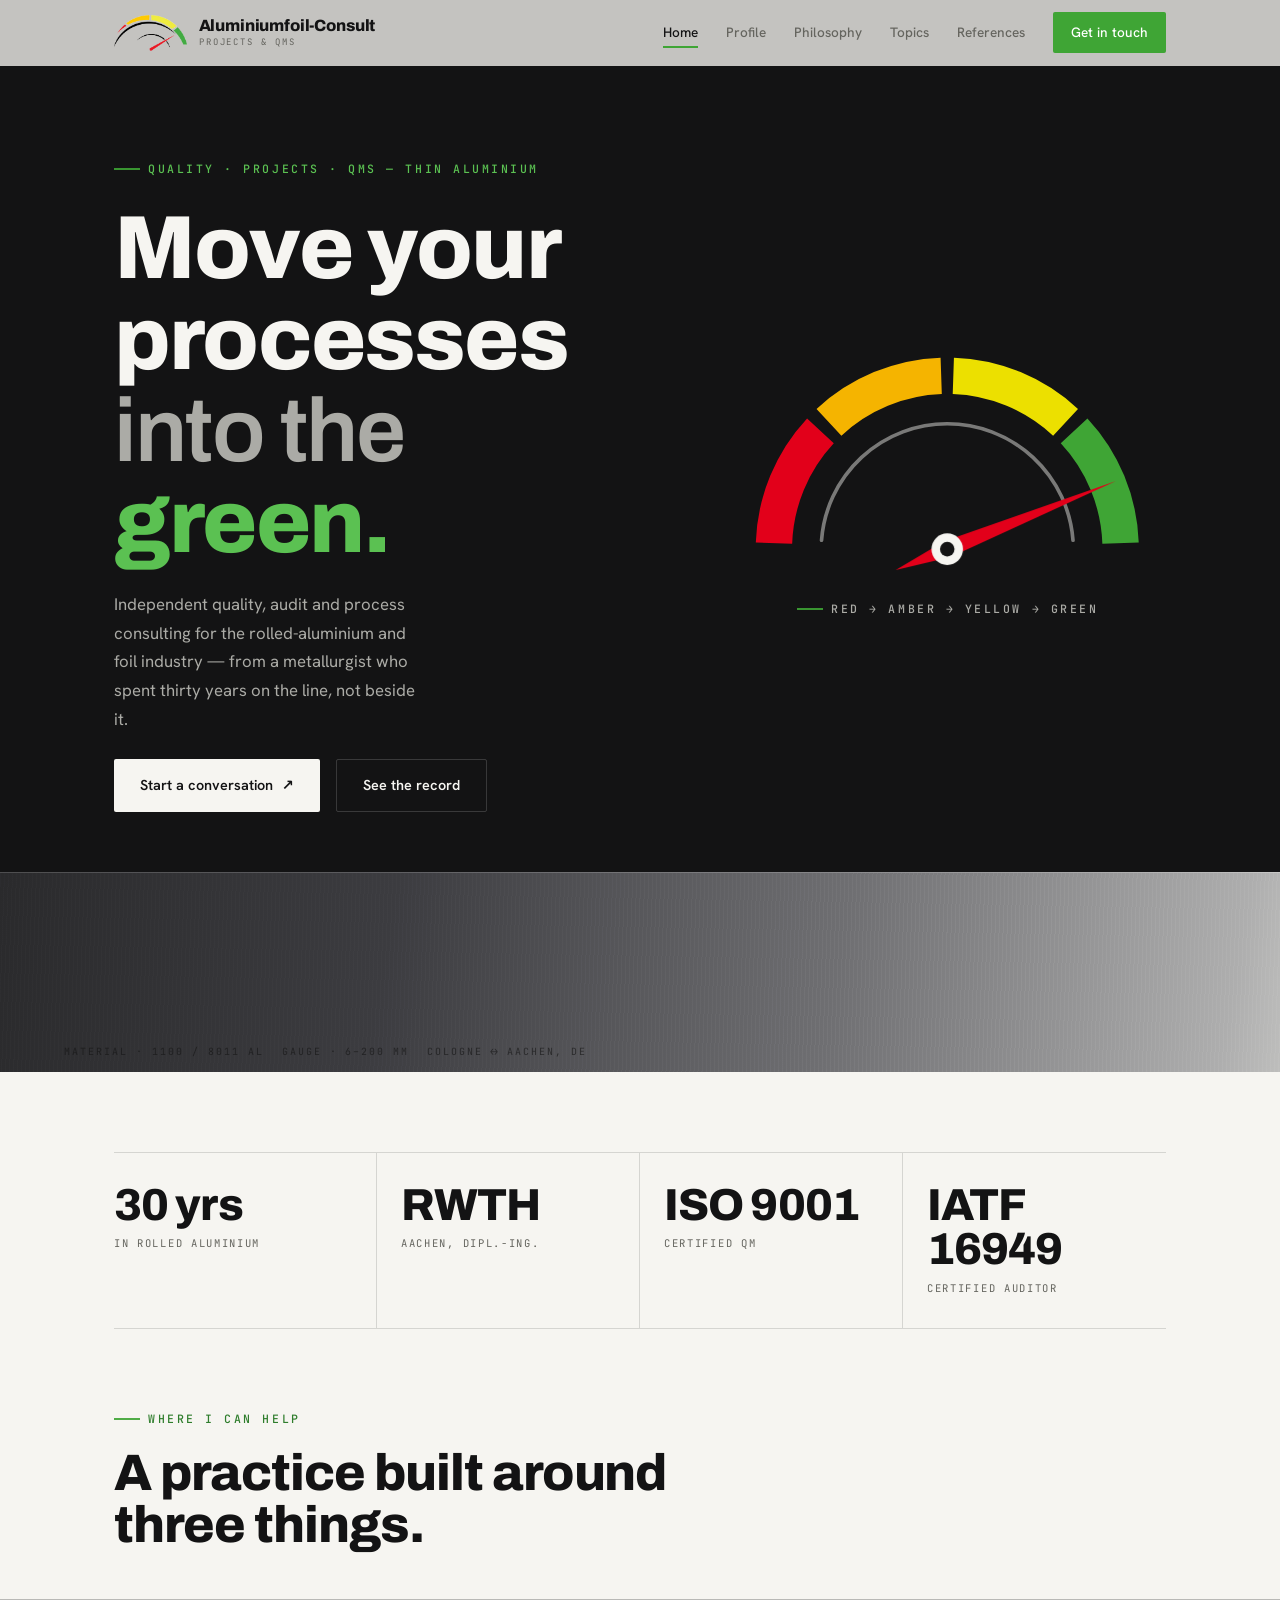
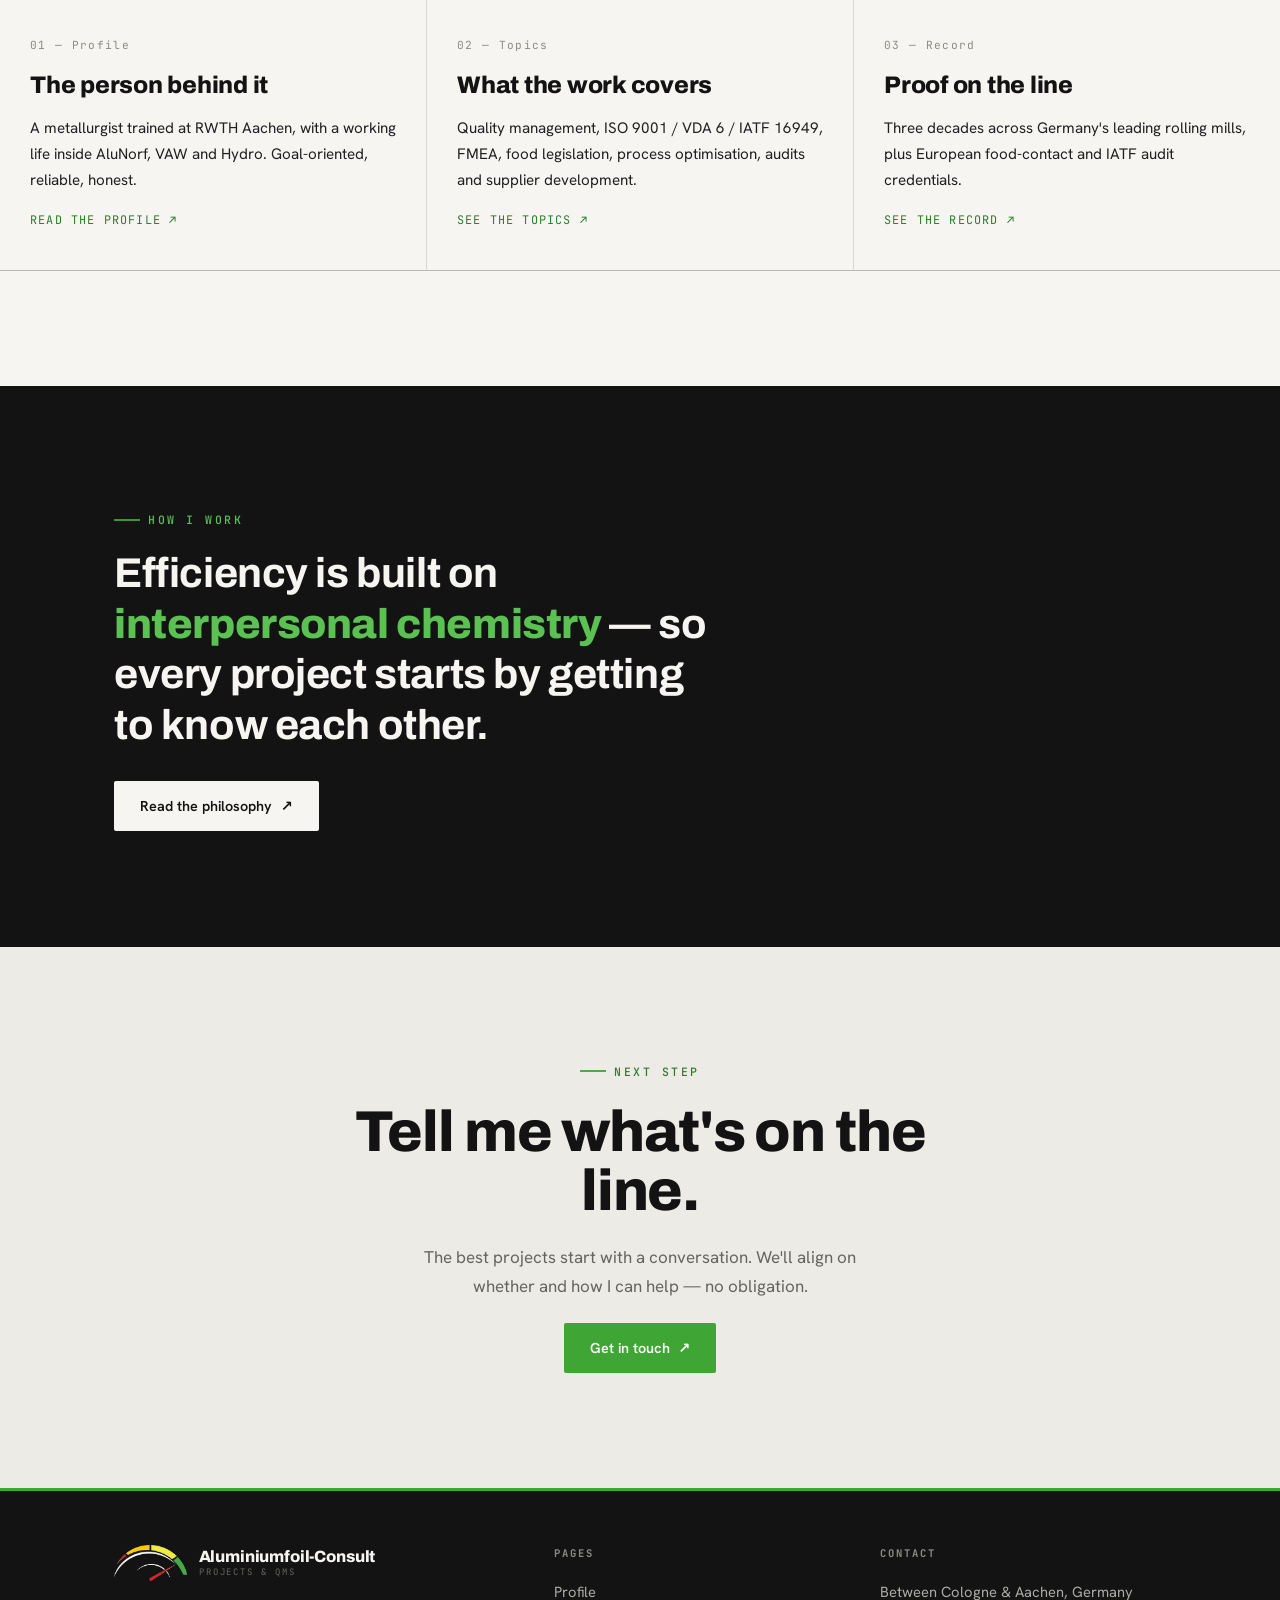
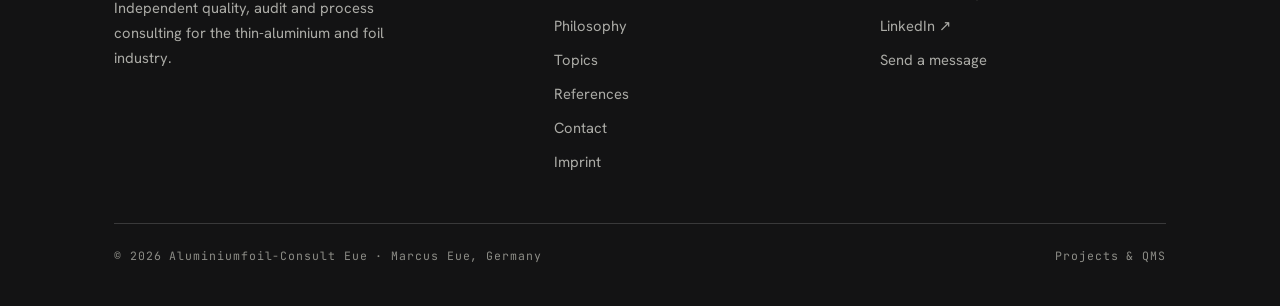
==== index.html @ d12a11d4 "erster entwurd-papa" ====
<!DOCTYPE html>
<html lang="en">
<head>
<meta charset="UTF-8">
<meta name="viewport" content="width=device-width, initial-scale=1">
<title>Aluminiumfoil-Consult — Projects &amp; QMS · Marcus Eue</title>
<meta name="description" content="Independent quality, audit and process consulting for the thin-aluminium and foil industry. Marcus Eue, metallurgist, RWTH Aachen.">
<link rel="icon" href="logo-mark.png">
<link rel="preconnect" href="https://fonts.googleapis.com">
<link rel="preconnect" href="https://fonts.gstatic.com" crossorigin>
<link href="https://fonts.googleapis.com/css2?family=Archivo:wght@600;700;800&family=Hanken+Grotesk:wght@400;500;600;700&family=JetBrains+Mono:wght@400;500&display=swap" rel="stylesheet">
<link rel="stylesheet" href="styles.css">
</head>
<body>

<header class="nav" id="nav">
  <div class="nav-inner">
    <a href="index.html" class="brand">
      <img class="logo-img" src="logo-mark.png" alt="Aluminiumfoil-Consult logo">
      <span class="brand-text"><b>Aluminiumfoil-Consult</b><span>Projects &amp; QMS</span></span>
    </a>
    <button class="nav-toggle" id="navToggle" aria-label="Toggle menu" aria-expanded="false">Menu</button>
    <nav class="nav-links" id="navLinks">
      <a href="index.html" class="active">Home</a>
      <a href="profile.html">Profile</a>
      <a href="philosophy.html">Philosophy</a>
      <a href="topics.html">Topics</a>
      <a href="references.html">References</a>
      <a href="contact.html" class="nav-cta">Get in touch</a>
    </nav>
  </div>
</header>

<section class="home-hero">
  <div class="wrap">
    <div class="home-grid">
      <div>
        <span class="eyebrow">Quality · Projects · QMS — thin aluminium</span>
        <h1 class="display">Move your processes <span class="thin">into the</span> <em>green.</em></h1>
        <p class="home-sub">Independent quality, audit and process consulting for the rolled-aluminium and foil industry — from a metallurgist who spent thirty years on the line, not beside it.</p>
        <div class="home-cta-row">
          <a href="contact.html" class="btn btn-light">Start a conversation <span class="arr">↗</span></a>
          <a href="references.html" class="btn btn-ghost on-dark">See the record</a>
        </div>
      </div>
      <div class="gauge-wrap">
        <svg class="gauge-svg" viewBox="20 30 360 200" role="img" aria-label="Quality performance gauge with the needle moving into the green zone">
          <path d="M42.1 194.5 A158 158 0 0 1 84.4 92.2 L106.4 112.7 A128 128 0 0 0 72.1 195.5 Z" fill="var(--g-red)"/>
          <path d="M92.2 84.4 A158 158 0 0 1 194.5 42.1 L195.5 72.1 A128 128 0 0 0 112.7 106.4 Z" fill="var(--g-amber)"/>
          <path d="M205.5 42.1 A158 158 0 0 1 307.8 84.4 L287.3 106.4 A128 128 0 0 0 204.5 72.1 Z" fill="var(--g-yellow)"/>
          <path d="M315.6 92.2 A158 158 0 0 1 357.9 194.5 L327.9 195.5 A128 128 0 0 0 293.6 112.7 Z" fill="var(--g-green)"/>
          <path d="M96.3 192.7 A104 104 0 0 1 303.7 192.7" fill="none" stroke="var(--paper)" stroke-opacity=".45" stroke-width="3" stroke-linecap="round"/>
          <g class="gauge-needle">
            <polygon points="339.1,143.8 202.6,206.5 157.4,217.2 197.4,193.5" fill="var(--g-red)"/>
            <circle cx="200" cy="200" r="13" fill="var(--paper)"/>
            <circle cx="200" cy="200" r="6" fill="var(--ink)"/>
          </g>
        </svg>
        <span class="eyebrow" style="color:var(--silver-2)">Red → amber → yellow → green</span>
      </div>
    </div>
  </div>
  <div class="foil home-foil" aria-hidden="true">
    <div class="foil-label">
      <span>Material · 1100 / 8011 Al</span>
      <span>Gauge · 6–200 µm</span>
      <span>Cologne ↔ Aachen, DE</span>
    </div>
  </div>
</section>

<section class="bg-paper tight">
  <div class="wrap">
    <div class="stat-row reveal">
      <div class="stat"><b>30 yrs</b><span>In rolled aluminium</span></div>
      <div class="stat"><b>RWTH</b><span>Aachen, Dipl.-Ing.</span></div>
      <div class="stat"><b>ISO 9001</b><span>Certified QM</span></div>
      <div class="stat"><b>IATF 16949</b><span>Certified auditor</span></div>
    </div>
  </div>
</section>

<section class="bg-paper" style="padding-top:0">
  <div class="wrap">
    <div class="sec-head reveal">
      <span class="eyebrow">Where I can help</span>
      <h2 class="display">A practice built around three things.</h2>
    </div>
  </div>
  <div class="teasers reveal">
    <a class="teaser" href="profile.html">
      <span class="n">01 — Profile</span>
      <h3>The person behind it</h3>
      <p>A metallurgist trained at RWTH Aachen, with a working life inside AluNorf, VAW and Hydro. Goal-oriented, reliable, honest.</p>
      <span class="more">Read the profile ↗</span>
    </a>
    <a class="teaser" href="topics.html">
      <span class="n">02 — Topics</span>
      <h3>What the work covers</h3>
      <p>Quality management, ISO 9001 / VDA 6 / IATF 16949, FMEA, food legislation, process optimisation, audits and supplier development.</p>
      <span class="more">See the topics ↗</span>
    </a>
    <a class="teaser" href="references.html">
      <span class="n">03 — Record</span>
      <h3>Proof on the line</h3>
      <p>Three decades across Germany's leading rolling mills, plus European food-contact and IATF audit credentials.</p>
      <span class="more">See the record ↗</span>
    </a>
  </div>
</section>

<section class="bg-dark">
  <div class="wrap">
    <span class="eyebrow reveal">How I work</span>
    <p class="phil-quote display reveal" style="margin-top:18px">Efficiency is built on <em>interpersonal chemistry</em> — so every project starts by getting to know each other.</p>
    <div class="reveal" style="margin-top:30px">
      <a href="philosophy.html" class="btn btn-light">Read the philosophy <span class="arr">↗</span></a>
    </div>
  </div>
</section>

<section class="bg-cool">
  <div class="wrap" style="text-align:center;display:flex;flex-direction:column;align-items:center;gap:22px">
    <span class="eyebrow reveal">Next step</span>
    <h2 class="display reveal" style="font-size:clamp(2rem,5vw,3.6rem);max-width:18ch">Tell me what's on the line.</h2>
    <p class="reveal" style="color:var(--steel);max-width:44ch">The best projects start with a conversation. We'll align on whether and how I can help — no obligation.</p>
    <a href="contact.html" class="btn btn-primary reveal">Get in touch <span class="arr">↗</span></a>
  </div>
</section>

<footer>
  <div class="wrap">
    <div class="foot-grid">
      <div>
        <a href="index.html" class="brand">
          <img class="logo-img" src="logo-mark-light.png" alt="Aluminiumfoil-Consult logo">
          <span class="brand-text"><b>Aluminiumfoil-Consult</b><span>Projects &amp; QMS</span></span>
        </a>
        <p class="foot-tag">Independent quality, audit and process consulting for the thin-aluminium and foil industry.</p>
      </div>
      <div class="foot-col">
        <h4>Pages</h4>
        <a href="profile.html">Profile</a>
        <a href="philosophy.html">Philosophy</a>
        <a href="topics.html">Topics</a>
        <a href="references.html">References</a>
        <a href="contact.html">Contact</a>
        <a href="imprint.html">Imprint</a>
      </div>
      <div class="foot-col">
        <h4>Contact</h4>
        <p>Between Cologne &amp; Aachen, Germany</p>
        <a href="https://www.linkedin.com/in/marcus-eue-5016b97" target="_blank" rel="noopener">LinkedIn ↗</a>
        <a href="contact.html">Send a message</a>
      </div>
    </div>
    <div class="foot-bottom">
      <span class="foot-meta">© 2026 Aluminiumfoil-Consult Eue · Marcus Eue, Germany</span>
      <span class="foot-meta">Projects &amp; QMS</span>
    </div>
  </div>
</footer>

<script src="site.js"></script>
</body>
</html>
---- styles.css ----
/* =====================================================================
   Aluminiumfoil Consult — shared stylesheet
   Concept: "Pass the Gauge" — built around the logo's QM performance dial.
   Entire palette + type lives in :root. Re-skin = edit variables only.
   ===================================================================== */

:root{
  /* ---- core palette (from logo) ---- */
  --ink:#131314;
  --ink-soft:#202023;
  --paper:#F6F5F1;
  --paper-cool:#ECEBE5;
  --silver-1:#D9D9D4;
  --silver-2:#ABABA6;
  --steel:#65655F;
  --steel-soft:#8C8C86;

  /* ---- gauge spectrum (logo) ---- */
  --g-red:#E2001A;
  --g-amber:#F5B400;
  --g-yellow:#ECE000;
  --g-green:#3FA535;

  /* ---- accent = brand green ("pass") ---- */
  --accent:#2E7D2C;        /* deep green for text/links on light */
  --accent-bright:#5BC152; /* green for dark backgrounds */
  --green:#3FA535;

  --line:rgba(19,19,20,.14);
  --line-light:rgba(255,255,255,.16);

  /* ---- type ---- */
  --display:"Archivo",system-ui,sans-serif;
  --serif:var(--display);            /* alias for legacy refs */
  --sans:"Hanken Grotesk",system-ui,sans-serif;
  --mono:"JetBrains Mono",ui-monospace,monospace;

  --maxw:1180px;
  --gutter:clamp(20px,5vw,72px);
}

*{box-sizing:border-box;margin:0;padding:0}
html{scroll-behavior:smooth}
body{font-family:var(--sans);background:var(--paper);color:var(--ink);font-size:17px;line-height:1.7;-webkit-font-smoothing:antialiased;overflow-x:hidden}
a{color:inherit;text-decoration:none}
img{max-width:100%;display:block}
.wrap{max-width:var(--maxw);margin:0 auto;padding:0 var(--gutter)}

/* ---------- shared type ---------- */
.eyebrow{font-family:var(--mono);font-size:.72rem;letter-spacing:.22em;text-transform:uppercase;color:var(--accent);font-weight:500;display:inline-flex;align-items:center;gap:.7em}
.eyebrow::before{content:"";width:26px;height:2px;background:var(--green);opacity:.9}
.display{font-family:var(--display);font-weight:800;line-height:1.02;letter-spacing:-.02em}
.display em{font-style:normal;color:var(--accent);font-weight:800}

/* measurement "gauge" structural rule */
.gauge{height:14px;width:100%;background-image:repeating-linear-gradient(90deg,var(--line) 0,var(--line) 1px,transparent 1px,transparent 16px);-webkit-mask-image:linear-gradient(90deg,transparent,#000 12%,#000 88%,transparent);mask-image:linear-gradient(90deg,transparent,#000 12%,#000 88%,transparent);opacity:.55}
.gauge.major{background-image:repeating-linear-gradient(90deg,var(--line) 0,var(--line) 1px,transparent 1px,transparent 16px),repeating-linear-gradient(90deg,var(--ink) 0,var(--ink) 1px,transparent 1px,transparent 80px);height:18px}

/* ---------- nav ---------- */
header.nav{position:fixed;top:0;left:0;right:0;z-index:50;backdrop-filter:saturate(140%) blur(8px);background:rgba(246,245,241,.78);border-bottom:1px solid transparent;transition:border-color .3s,background .3s}
header.nav.scrolled{border-color:var(--line);background:rgba(246,245,241,.94)}
.nav-inner{max-width:var(--maxw);margin:0 auto;padding:12px var(--gutter);display:flex;align-items:center;justify-content:space-between;gap:24px}
.brand{display:flex;align-items:center;gap:12px;line-height:1}
.logo-img{height:36px;width:auto;display:block}
.brand-text{display:flex;flex-direction:column}
.brand-text b{font-family:var(--display);font-weight:800;font-size:1.02rem;letter-spacing:-.01em;color:var(--ink)}
.brand-text span{font-family:var(--mono);font-size:.56rem;letter-spacing:.22em;text-transform:uppercase;color:var(--steel);margin-top:3px}
.nav-links{display:flex;align-items:center;gap:28px}
.nav-links a{font-size:.85rem;font-weight:500;color:var(--steel);transition:color .2s;position:relative}
.nav-links a::after{content:"";position:absolute;left:0;bottom:-4px;width:0;height:2px;background:var(--green);transition:width .25s}
.nav-links a:hover{color:var(--ink)}
.nav-links a:hover::after,.nav-links a.active::after{width:100%}
.nav-links a.active{color:var(--ink)}
.nav-cta{font-size:.82rem;font-weight:600;color:#fff!important;background:var(--green);padding:9px 18px;border-radius:2px;transition:background .2s,transform .2s}
.nav-cta::after{display:none}
.nav-cta:hover{background:var(--accent);transform:translateY(-1px)}
.nav-toggle{display:none;background:none;border:0;cursor:pointer;font-family:var(--mono);font-size:.75rem;letter-spacing:.15em;color:var(--ink)}

/* ---------- buttons ---------- */
.btn{font-size:.9rem;font-weight:600;padding:13px 26px;border-radius:2px;display:inline-flex;align-items:center;gap:.6em;transition:transform .2s,background .2s,color .2s,border-color .2s}
.btn-primary{background:var(--green);color:#fff}
.btn-primary:hover{background:var(--accent);color:#fff;transform:translateY(-2px)}
.btn-light{background:var(--paper);color:var(--ink)}
.btn-light:hover{background:var(--green);color:#fff;transform:translateY(-2px)}
.btn-ghost{border:1px solid var(--line);color:var(--ink)}
.btn-ghost:hover{border-color:var(--green);color:var(--accent)}
.btn-ghost.on-dark{border-color:var(--line-light);color:var(--paper)}
.btn-ghost.on-dark:hover{border-color:var(--accent-bright);color:var(--accent-bright)}
.btn .arr{transition:transform .2s}
.btn:hover .arr{transform:translate(3px,-3px)}

/* ---------- gauge signature (hero SVG) ---------- */
.gauge-svg{width:100%;height:auto;display:block;overflow:visible}
.gauge-needle{transform-box:view-box;transform-origin:200px 200px;animation:sweep 1.9s cubic-bezier(.18,.85,.2,1) .35s both}
@keyframes sweep{0%{transform:rotate(-92deg)}68%{transform:rotate(7deg)}100%{transform:rotate(0)}}
.gauge-cap{font-family:var(--mono);font-size:.66rem;letter-spacing:.2em;text-transform:uppercase;fill:var(--silver-2)}

/* ---------- page hero (sub-pages) ---------- */
.page-hero{background:var(--ink);color:var(--paper);padding:140px 0 52px}
.page-hero .eyebrow{color:var(--accent-bright)}
.page-hero h1{font-size:clamp(2.4rem,6vw,4.4rem);color:var(--paper);margin:20px 0 0;max-width:18ch}
.page-hero h1 em{color:var(--accent-bright)}
.page-hero p.kicker{color:var(--silver-2);max-width:48ch;margin-top:20px;font-size:1.05rem}
.crumbs{font-family:var(--mono);font-size:.7rem;letter-spacing:.14em;text-transform:uppercase;color:var(--steel-soft)}
.crumbs a:hover{color:var(--accent-bright)}

/* foil strip — nod to the material (aluminium foil) */
.foil{position:relative;height:clamp(64px,8vw,108px);overflow:hidden;background:linear-gradient(100deg,#2a2a2c 0%,#3c3c40 14%,#6f6f72 30%,#aeaeae 44%,#dadad6 50%,#aeaeae 56%,#6f6f72 70%,#3c3c40 86%,#2a2a2c 100%);background-size:220% 100%;border-top:1px solid var(--line-light)}
.foil::before{content:"";position:absolute;inset:0;background-image:repeating-linear-gradient(92deg,rgba(255,255,255,.05) 0 1px,transparent 1px 4px);mix-blend-mode:overlay}
.foil::after{content:"";position:absolute;top:0;bottom:0;width:40%;left:-50%;background:linear-gradient(100deg,transparent,rgba(255,255,255,.55),transparent);filter:blur(6px);animation:sheen 7.5s ease-in-out infinite}
@keyframes sheen{0%{left:-50%}55%{left:115%}100%{left:115%}}
.foil-label{position:absolute;left:var(--gutter);bottom:11px;font-family:var(--mono);font-size:.62rem;letter-spacing:.2em;text-transform:uppercase;color:rgba(19,19,20,.62);display:flex;gap:18px;flex-wrap:wrap}

/* ---------- generic section ---------- */
section{padding:clamp(64px,9vw,116px) 0}
section.tight{padding:clamp(46px,7vw,80px) 0}
.sec-head{display:flex;flex-direction:column;gap:18px;margin-bottom:48px;max-width:62ch}
.sec-head h2{font-size:clamp(1.9rem,4.4vw,3.2rem)}
.bg-paper{background:var(--paper)}
.bg-cool{background:var(--paper-cool)}
.bg-dark{background:var(--ink);color:var(--paper)}
.bg-dark .eyebrow{color:var(--accent-bright)}
.bg-dark h2,.bg-dark h3,.bg-dark h4{color:var(--paper)}

/* ---------- home ---------- */
.home-hero{position:relative;background:var(--ink);color:var(--paper);padding:150px 0 0;overflow:hidden}
.home-hero .eyebrow{color:var(--accent-bright)}
.home-grid{display:grid;grid-template-columns:1.3fr 1fr;gap:48px;align-items:center;padding-bottom:54px}
.home-hero h1{font-size:clamp(2.7rem,7vw,5.7rem);color:var(--paper);margin:24px 0 0}
.home-hero h1 .thin{color:var(--silver-2);font-weight:600}
.home-hero h1 em{color:var(--accent-bright)}
.home-sub{color:var(--silver-2);max-width:34ch;font-size:1.05rem;margin:22px 0 0}
.home-cta-row{display:flex;gap:16px;margin-top:26px;flex-wrap:wrap}
.gauge-wrap{display:flex;flex-direction:column;align-items:center;gap:14px}
.home-foil{height:clamp(120px,16vw,200px);margin-top:6px}

.teasers{display:grid;grid-template-columns:repeat(3,1fr);gap:1px;background:var(--line);border-top:1px solid var(--line);border-bottom:1px solid var(--line)}
.teaser{background:var(--paper);padding:36px 30px 40px;display:flex;flex-direction:column;gap:10px;transition:background .25s;position:relative}
.teaser::before{content:"";position:absolute;top:0;left:0;width:0;height:3px;background:var(--green);transition:width .3s}
.teaser:hover{background:var(--paper-cool)}
.teaser:hover::before{width:100%}
.teaser .n{font-family:var(--mono);font-size:.7rem;letter-spacing:.12em;color:var(--steel-soft)}
.teaser h3{font-family:var(--display);font-weight:800;font-size:1.5rem;letter-spacing:-.01em}
.teaser p{font-size:.95rem;color:var(--ink-soft);flex:1}
.teaser .more{font-family:var(--mono);font-size:.74rem;letter-spacing:.1em;color:var(--accent);text-transform:uppercase;margin-top:6px}
.teaser:hover .more{text-decoration:underline}

.stat-row{display:flex;flex-wrap:wrap;border-bottom:1px solid var(--line)}
.stat{flex:1 1 25%;padding:30px 0;border-top:1px solid var(--line)}
.stat:not(:last-child){border-right:1px solid var(--line)}
.stat b{font-family:var(--display);font-weight:800;font-size:clamp(2rem,3.6vw,2.8rem);display:block;line-height:1;letter-spacing:-.02em}
.stat span{font-family:var(--mono);font-size:.66rem;letter-spacing:.16em;text-transform:uppercase;color:var(--steel);display:block;margin-top:8px}
.stat:nth-child(n+2){padding-left:24px}

/* ---------- about / profile ---------- */
.about-grid{display:grid;grid-template-columns:1fr 1.25fr;gap:clamp(36px,6vw,90px);align-items:start}
.about-panel{position:sticky;top:100px;aspect-ratio:4/5;border-radius:3px;overflow:hidden;border:1px solid var(--line);background:linear-gradient(135deg,#cdccc6,#a3a39d 38%,#efeee9 50%,#a3a39d 62%,#bcbcb6)}
.about-panel::after{content:"";position:absolute;inset:0;background-image:repeating-linear-gradient(115deg,rgba(255,255,255,.16) 0 1px,transparent 1px 6px)}
.about-panel .tag{position:absolute;left:18px;bottom:16px;z-index:2;font-family:var(--mono);font-size:.64rem;letter-spacing:.18em;text-transform:uppercase;color:var(--ink-soft)}
.about-body p{margin-bottom:1.2em;color:var(--ink-soft);max-width:54ch}
.about-body p.lead{font-family:var(--display);font-weight:700;font-size:clamp(1.4rem,2.6vw,2rem);line-height:1.25;color:var(--ink);margin-bottom:1em;letter-spacing:-.01em}
.about-body strong{font-weight:600;color:var(--ink)}
.credline{margin-top:34px;display:flex;flex-wrap:wrap;border-top:1px solid var(--line)}
.credline div{flex:1 1 50%;padding:18px 0;border-bottom:1px solid var(--line)}
.credline div:nth-child(odd){padding-right:24px;border-right:1px solid var(--line)}
.credline div:nth-child(even){padding-left:24px}
.credline dt{font-family:var(--mono);font-size:.66rem;letter-spacing:.16em;text-transform:uppercase;color:var(--accent);margin-bottom:5px}
.credline dd{font-size:.95rem;color:var(--ink)}

/* ---------- philosophy ---------- */
.phil-quote{font-family:var(--display);font-weight:700;font-size:clamp(1.6rem,3.4vw,2.6rem);line-height:1.22;max-width:24ch;letter-spacing:-.01em}
.phil-quote em{font-style:normal;color:var(--accent-bright)}
.phil-grid{display:grid;grid-template-columns:repeat(3,1fr);gap:1px;margin-top:56px;background:var(--line-light);border:1px solid var(--line-light)}
.phil-card{background:var(--ink);padding:30px 26px 34px;transition:background .3s;position:relative}
.phil-card::after{content:"";position:absolute;left:26px;bottom:0;width:24px;height:3px;background:var(--green);opacity:0;transition:opacity .3s}
.phil-card:hover{background:var(--ink-soft)}
.phil-card:hover::after{opacity:1}
.phil-card .n{font-family:var(--mono);font-size:.72rem;color:var(--steel-soft);letter-spacing:.1em}
.phil-card h3{font-family:var(--display);font-weight:800;font-size:1.3rem;margin:14px 0 8px;color:var(--paper);letter-spacing:-.01em}
.phil-card p{font-size:.92rem;color:var(--silver-2);line-height:1.6}

/* ---------- topics ---------- */
.svc-grid{display:grid;grid-template-columns:1fr 1fr;gap:clamp(36px,6vw,80px)}
.svc-col h3{font-family:var(--mono);font-size:.74rem;letter-spacing:.18em;text-transform:uppercase;color:var(--accent);padding-bottom:16px;margin-bottom:8px;border-bottom:2px solid var(--green)}
.svc-list{list-style:none}
.svc-list li{display:flex;gap:16px;align-items:baseline;padding:15px 0;border-bottom:1px solid var(--line);font-size:1rem;color:var(--ink-soft);transition:padding-left .2s,color .2s}
.svc-list li:hover{padding-left:8px;color:var(--ink)}
.svc-list li .ix{font-family:var(--mono);font-size:.7rem;color:var(--steel-soft);min-width:30px;padding-top:3px}
.svc-note{margin-top:30px;font-size:.95rem;color:var(--steel);max-width:46ch}

/* ---------- references ---------- */
.track-grid{display:grid;grid-template-columns:1.2fr .8fr;gap:clamp(40px,7vw,96px);align-items:start}
.timeline{position:relative}
.tl-row{display:grid;grid-template-columns:118px 1fr;gap:24px;padding:22px 0;border-bottom:1px solid var(--line);align-items:baseline}
.tl-row:first-child{border-top:1px solid var(--line)}
.tl-year{font-family:var(--mono);font-size:.82rem;color:var(--accent);letter-spacing:.04em}
.tl-body h4{font-family:var(--display);font-weight:800;font-size:1.25rem;line-height:1.2;color:var(--ink);letter-spacing:-.01em}
.tl-body p{font-size:.9rem;color:var(--steel);margin-top:4px}
.certs{background:var(--ink);color:var(--paper);padding:34px 30px;border-radius:3px;position:sticky;top:100px}
.certs .eyebrow{color:var(--accent-bright)}
.cert-item{padding:20px 0;border-bottom:1px solid var(--line-light)}
.cert-item:last-child{border-bottom:0;padding-bottom:0}
.cert-item:first-of-type{padding-top:24px}
.cert-item h5{font-family:var(--display);font-weight:800;font-size:1.1rem;color:var(--paper);letter-spacing:-.01em}
.cert-item p{font-size:.85rem;color:var(--silver-2);margin-top:4px}

/* ---------- contact ---------- */
.contact-grid{display:grid;grid-template-columns:1fr 1fr;gap:clamp(40px,7vw,90px);align-items:start}
.contact-lead{color:var(--silver-2);max-width:42ch;margin-bottom:30px}
.contact-meta{display:flex;flex-direction:column;gap:18px}
.meta-item{display:flex;flex-direction:column;gap:3px}
.meta-item .k{font-family:var(--mono);font-size:.66rem;letter-spacing:.18em;text-transform:uppercase;color:var(--steel-soft)}
.meta-item .v{font-size:1.05rem;color:var(--paper)}
.meta-item a.v:hover{color:var(--accent-bright)}
form .field{margin-bottom:18px}
form label{display:block;font-family:var(--mono);font-size:.66rem;letter-spacing:.16em;text-transform:uppercase;color:var(--steel-soft);margin-bottom:8px}
form input,form textarea{width:100%;background:transparent;border:0;border-bottom:1px solid var(--line-light);padding:10px 2px;color:var(--paper);font-family:var(--sans);font-size:1rem;transition:border-color .2s}
form input:focus,form textarea:focus{outline:none;border-color:var(--accent-bright)}
form input::placeholder,form textarea::placeholder{color:var(--steel-soft)}
form textarea{resize:vertical;min-height:90px}
form button{margin-top:8px;background:var(--green);color:#fff;border:0;cursor:pointer;font-family:var(--sans);font-weight:600;font-size:.9rem;padding:13px 28px;border-radius:2px;transition:background .2s,transform .2s}
form button:hover{background:var(--accent-bright);transform:translateY(-2px)}
.form-note{font-size:.78rem;color:var(--steel-soft);margin-top:14px}

/* ---------- prose / imprint ---------- */
.prose{max-width:62ch}
.prose h3{font-family:var(--display);font-weight:800;font-size:1.35rem;margin:34px 0 10px;letter-spacing:-.01em}
.prose h3:first-child{margin-top:0}
.prose p{color:var(--ink-soft);margin-bottom:1em}
.prose a{color:var(--accent);text-decoration:underline}

/* ---------- footer ---------- */
footer{background:var(--ink);color:var(--silver-2);padding:54px 0 40px;border-top:3px solid var(--green)}
.foot-grid{display:grid;grid-template-columns:1.4fr 1fr 1fr;gap:40px;margin-bottom:40px}
.foot-grid .brand-text b{color:var(--paper)}
.foot-col h4{font-family:var(--mono);font-size:.66rem;letter-spacing:.18em;text-transform:uppercase;color:var(--steel-soft);margin-bottom:16px}
.foot-col a,.foot-col p{display:block;font-size:.92rem;color:var(--silver-2);margin-bottom:9px;transition:color .2s}
.foot-col a:hover{color:var(--accent-bright)}
.foot-tag{max-width:34ch;font-size:.92rem;color:var(--silver-2);margin-top:14px}
.foot-bottom{display:flex;justify-content:space-between;align-items:center;gap:20px;flex-wrap:wrap;border-top:1px solid var(--line-light);padding-top:22px}
.foot-meta{font-family:var(--mono);font-size:.72rem;letter-spacing:.08em;color:var(--steel-soft)}

/* ---------- reveal (gated on JS so content stays visible without it) ---------- */
.js .reveal{opacity:0;transform:translateY(22px);transition:opacity .7s ease,transform .7s ease}
.js .reveal.in{opacity:1;transform:none}

/* ---------- responsive ---------- */
@media(max-width:880px){
  .nav-links{position:fixed;inset:0 0 auto 0;top:58px;flex-direction:column;align-items:flex-start;gap:0;background:var(--paper);border-bottom:1px solid var(--line);padding:8px var(--gutter) 18px;transform:translateY(-130%);transition:transform .3s}
  .nav-links.open{transform:translateY(0)}
  .nav-links a{padding:12px 0;font-size:1rem;width:100%;border-bottom:1px solid var(--line)}
  .nav-links a::after{display:none}
  .nav-links .nav-cta{margin-top:12px;border-bottom:0;text-align:center}
  .nav-toggle{display:block}
  .home-grid{grid-template-columns:1fr;gap:14px;align-items:start}
  .gauge-wrap{max-width:340px;margin-top:10px}
  .teasers,.phil-grid{grid-template-columns:1fr}
  .about-grid,.svc-grid,.track-grid,.contact-grid{grid-template-columns:1fr}
  .about-panel{position:relative;top:0;max-width:320px;aspect-ratio:5/4}
  .certs{position:relative;top:0}
  .stat{flex-basis:50%}
  .stat:nth-child(2n){border-right:0}
  .tl-row{grid-template-columns:92px 1fr;gap:16px}
  .foot-grid{grid-template-columns:1fr;gap:30px}
}
@media(max-width:520px){.brand-text{display:none}}
@media(prefers-reduced-motion:reduce){*{animation:none!important;scroll-behavior:auto}.reveal{opacity:1;transform:none;transition:none}.gauge-needle{transform:rotate(0)}}
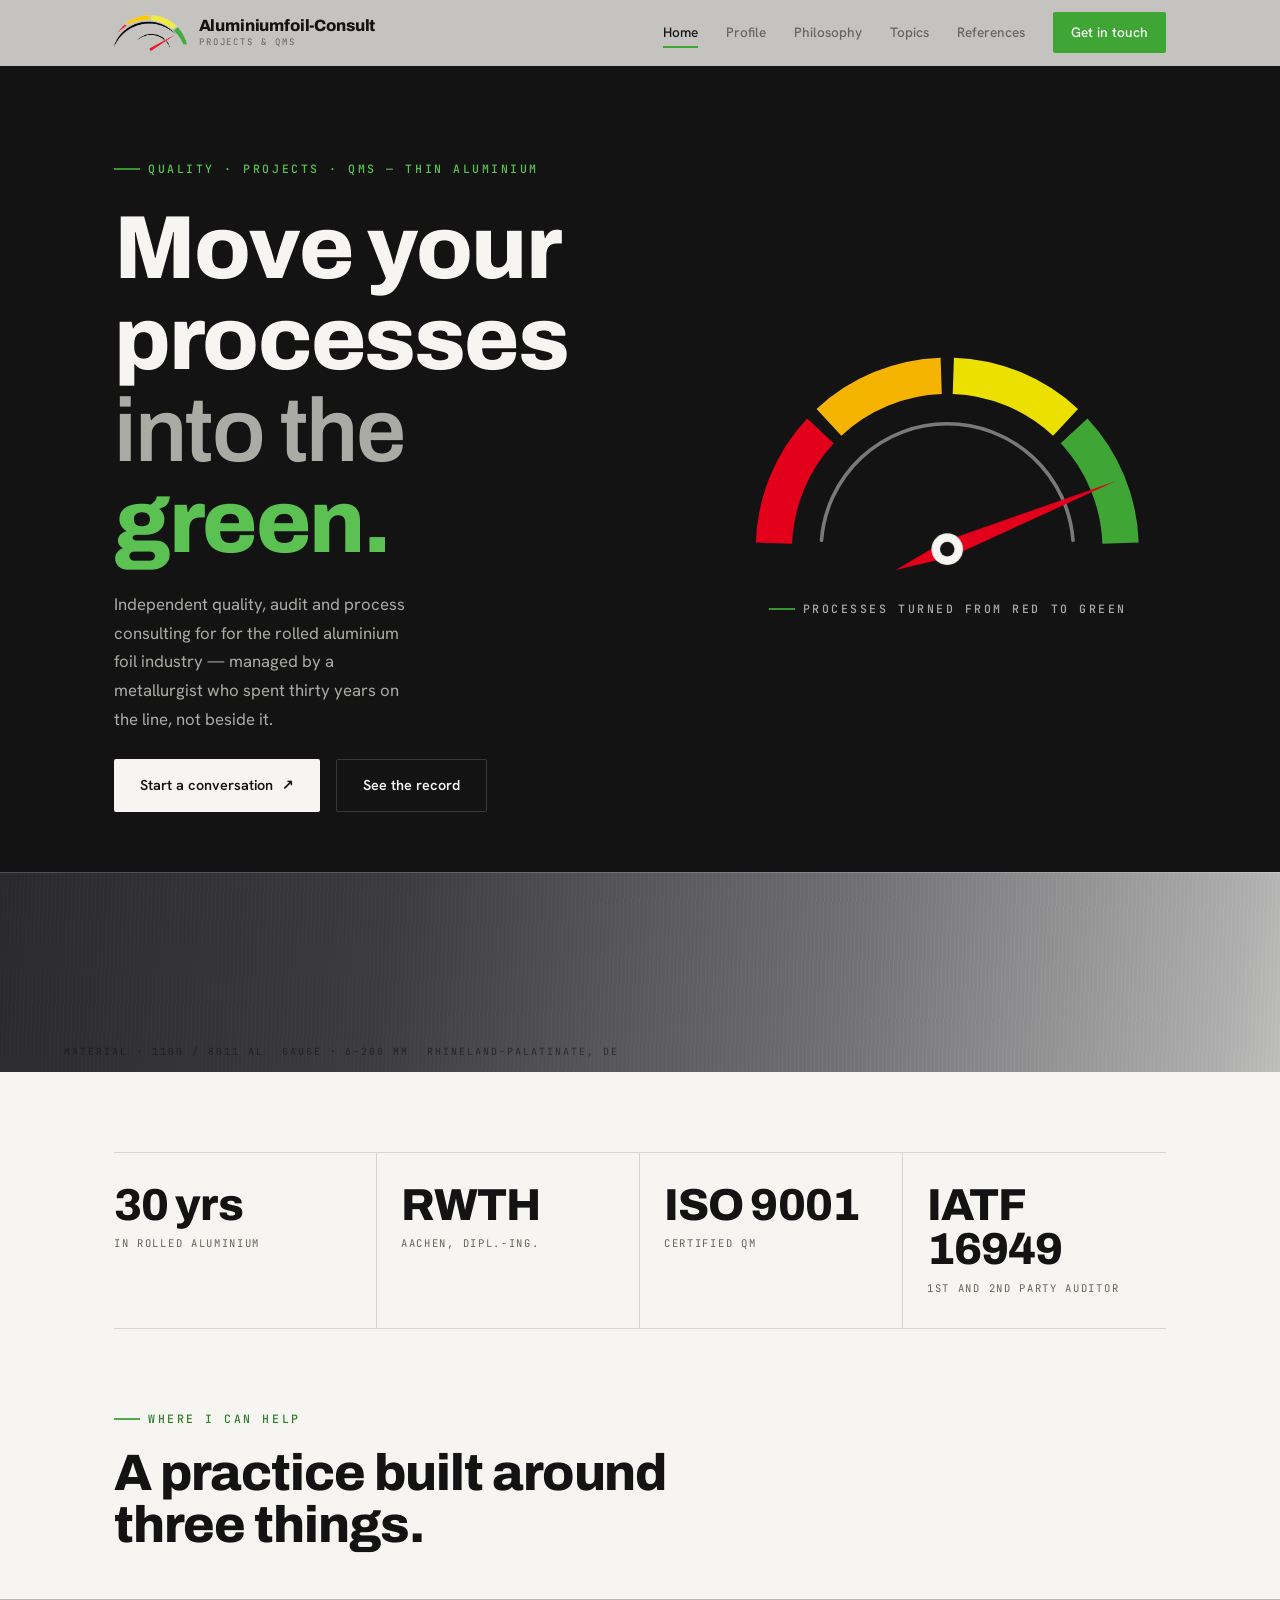
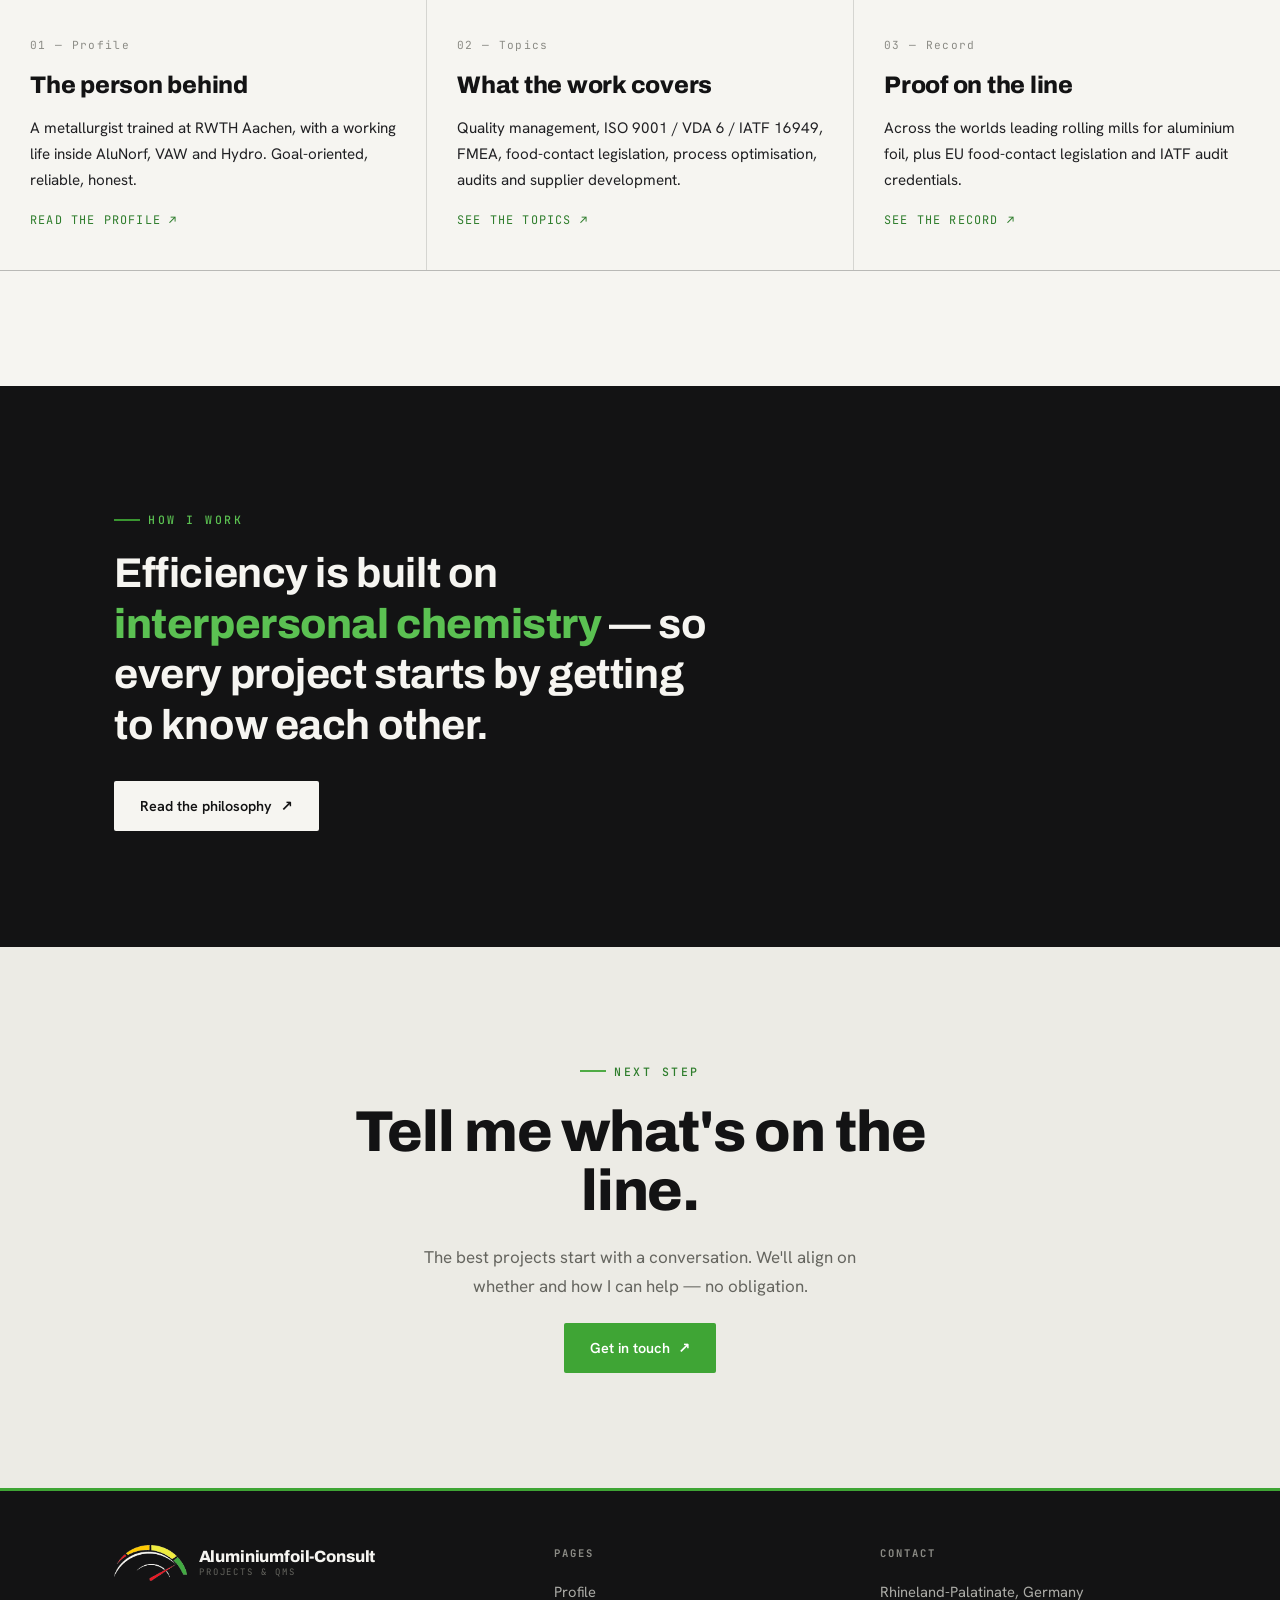
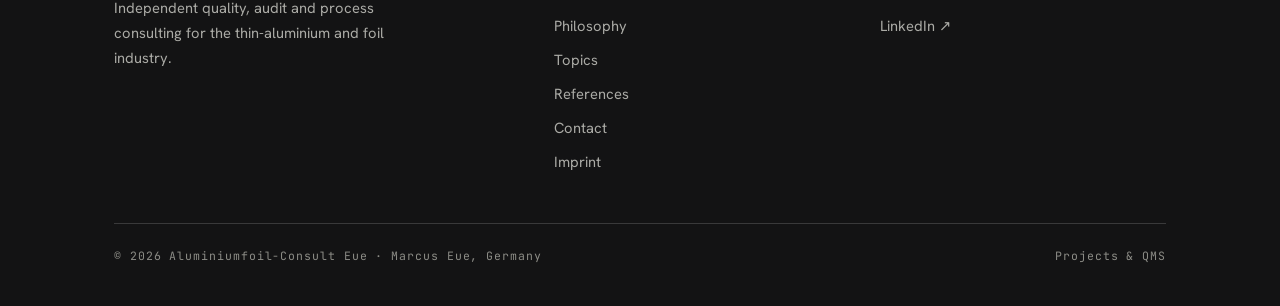
==== commit fb1400e5: "Textanpassungen 30.09." ====
--- a/index.html
+++ b/index.html
@@ -4,7 +4,7 @@
 <meta charset="UTF-8">
 <meta name="viewport" content="width=device-width, initial-scale=1">
 <title>Aluminiumfoil-Consult — Projects &amp; QMS · Marcus Eue</title>
-<meta name="description" content="Independent quality, audit and process consulting for the thin-aluminium and foil industry. Marcus Eue, metallurgist, RWTH Aachen.">
+<meta name="description" content="Independent quality, audit and process consulting for the rolled aluminium foil industry. Marcus Eue, metallurgist, RWTH Aachen.">
 <link rel="icon" href="logo-mark.png">
 <link rel="preconnect" href="https://fonts.googleapis.com">
 <link rel="preconnect" href="https://fonts.gstatic.com" crossorigin>
@@ -37,7 +37,7 @@
       <div>
         <span class="eyebrow">Quality · Projects · QMS — thin aluminium</span>
         <h1 class="display">Move your processes <span class="thin">into the</span> <em>green.</em></h1>
-        <p class="home-sub">Independent quality, audit and process consulting for the rolled-aluminium and foil industry — from a metallurgist who spent thirty years on the line, not beside it.</p>
+        <p class="home-sub">Independent quality, audit and process consulting for for the rolled aluminium foil industry — managed by a metallurgist who spent thirty years on the line, not beside it.</p>
         <div class="home-cta-row">
           <a href="contact.html" class="btn btn-light">Start a conversation <span class="arr">↗</span></a>
           <a href="references.html" class="btn btn-ghost on-dark">See the record</a>
@@ -56,7 +56,7 @@
             <circle cx="200" cy="200" r="6" fill="var(--ink)"/>
           </g>
         </svg>
-        <span class="eyebrow" style="color:var(--silver-2)">Red → amber → yellow → green</span>
+        <span class="eyebrow" style="color:var(--silver-2)">processes turned from red to green</span>
       </div>
     </div>
   </div>
@@ -64,7 +64,7 @@
     <div class="foil-label">
       <span>Material · 1100 / 8011 Al</span>
       <span>Gauge · 6–200 µm</span>
-      <span>Cologne ↔ Aachen, DE</span>
+      <span>Rhineland-Palatinate, DE</span>
     </div>
   </div>
 </section>
@@ -75,7 +75,7 @@
       <div class="stat"><b>30 yrs</b><span>In rolled aluminium</span></div>
       <div class="stat"><b>RWTH</b><span>Aachen, Dipl.-Ing.</span></div>
       <div class="stat"><b>ISO 9001</b><span>Certified QM</span></div>
-      <div class="stat"><b>IATF 16949</b><span>Certified auditor</span></div>
+      <div class="stat"><b>IATF 16949</b><span>1st and 2nd party auditor</span></div>
     </div>
   </div>
 </section>
@@ -90,20 +90,20 @@
   <div class="teasers reveal">
     <a class="teaser" href="profile.html">
       <span class="n">01 — Profile</span>
-      <h3>The person behind it</h3>
+      <h3>The person behind</h3>
       <p>A metallurgist trained at RWTH Aachen, with a working life inside AluNorf, VAW and Hydro. Goal-oriented, reliable, honest.</p>
       <span class="more">Read the profile ↗</span>
     </a>
     <a class="teaser" href="topics.html">
       <span class="n">02 — Topics</span>
       <h3>What the work covers</h3>
-      <p>Quality management, ISO 9001 / VDA 6 / IATF 16949, FMEA, food legislation, process optimisation, audits and supplier development.</p>
+      <p>Quality management, ISO 9001 / VDA 6 / IATF 16949, FMEA, food-contact legislation, process optimisation, audits and supplier development.</p>
       <span class="more">See the topics ↗</span>
     </a>
     <a class="teaser" href="references.html">
       <span class="n">03 — Record</span>
       <h3>Proof on the line</h3>
-      <p>Three decades across Germany's leading rolling mills, plus European food-contact and IATF audit credentials.</p>
+      <p>Across the worlds leading rolling mills for aluminium foil, plus EU food-contact legislation and IATF audit credentials.</p>
       <span class="more">See the record ↗</span>
     </a>
   </div>
@@ -149,9 +149,8 @@
       </div>
       <div class="foot-col">
         <h4>Contact</h4>
-        <p>Between Cologne &amp; Aachen, Germany</p>
+        <p>Rhineland-Palatinate, Germany</p>
         <a href="https://www.linkedin.com/in/marcus-eue-5016b97" target="_blank" rel="noopener">LinkedIn ↗</a>
-        <a href="contact.html">Send a message</a>
       </div>
     </div>
     <div class="foot-bottom">
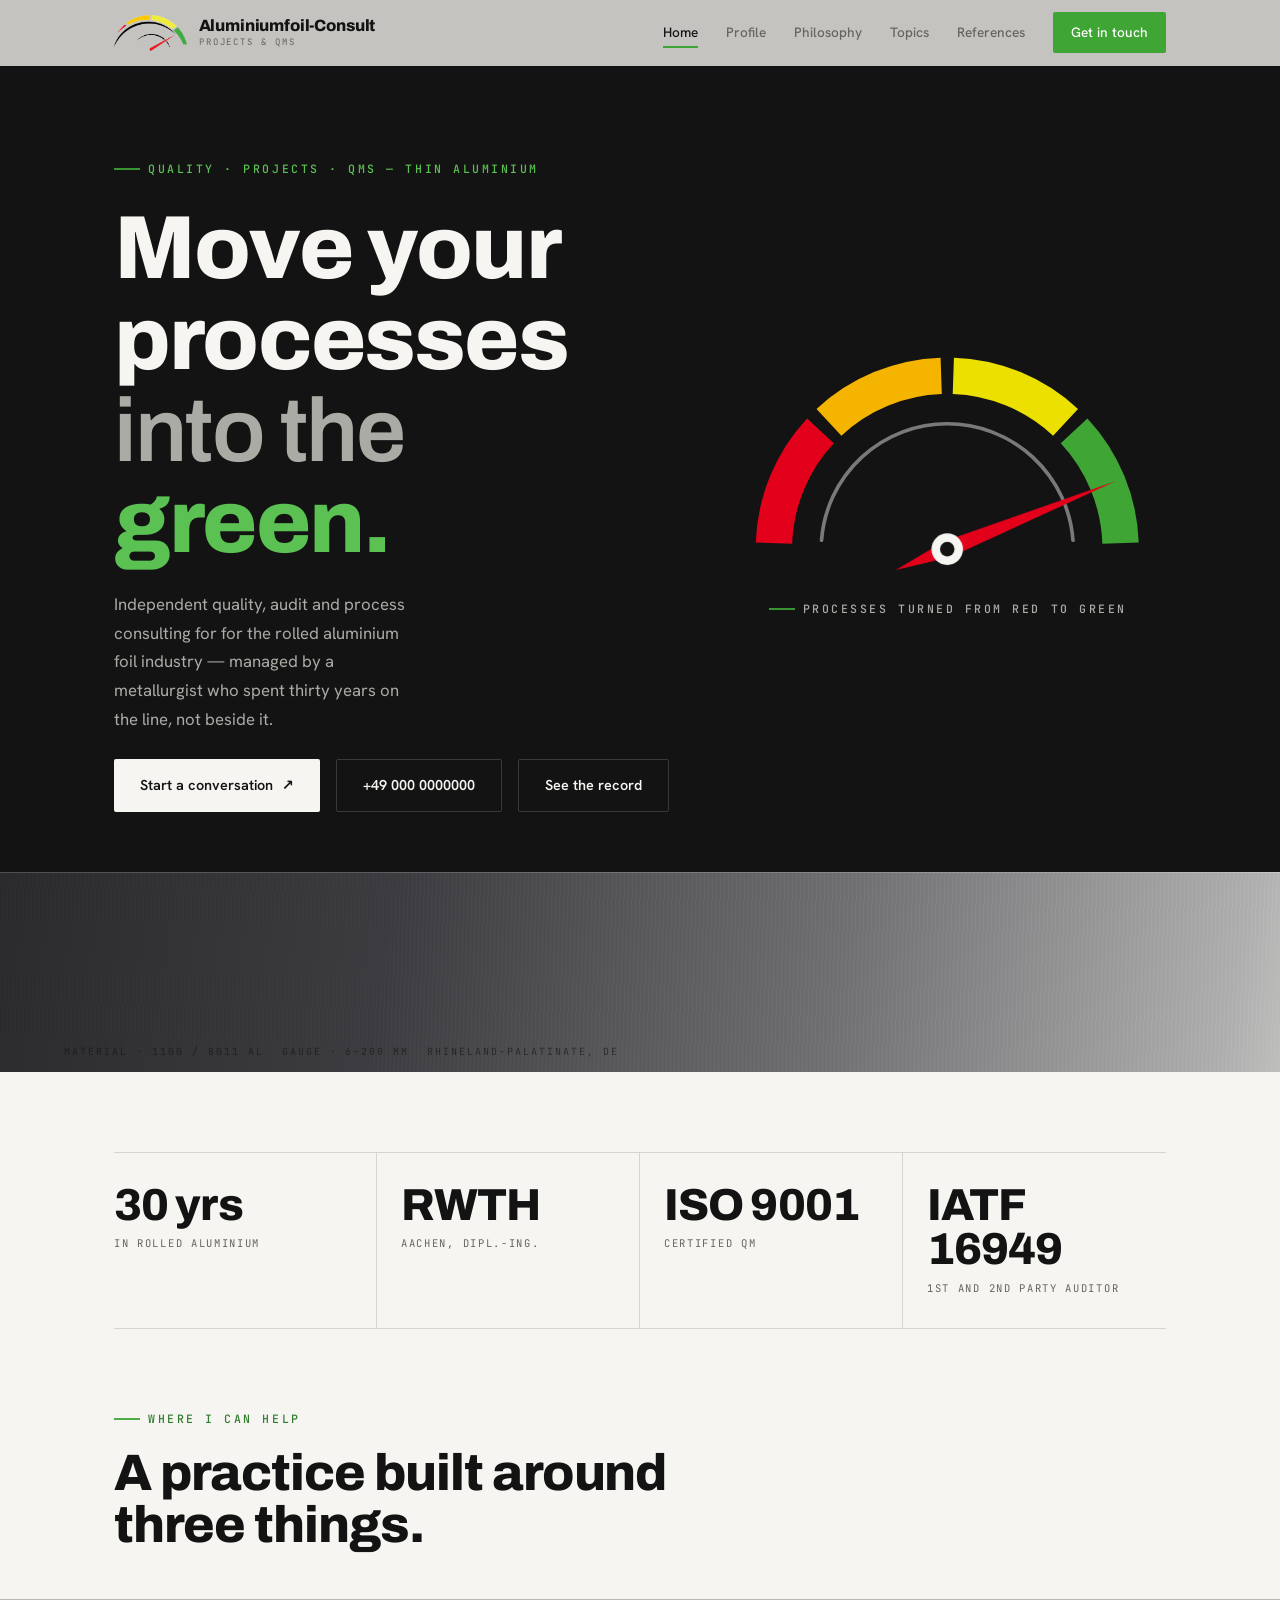
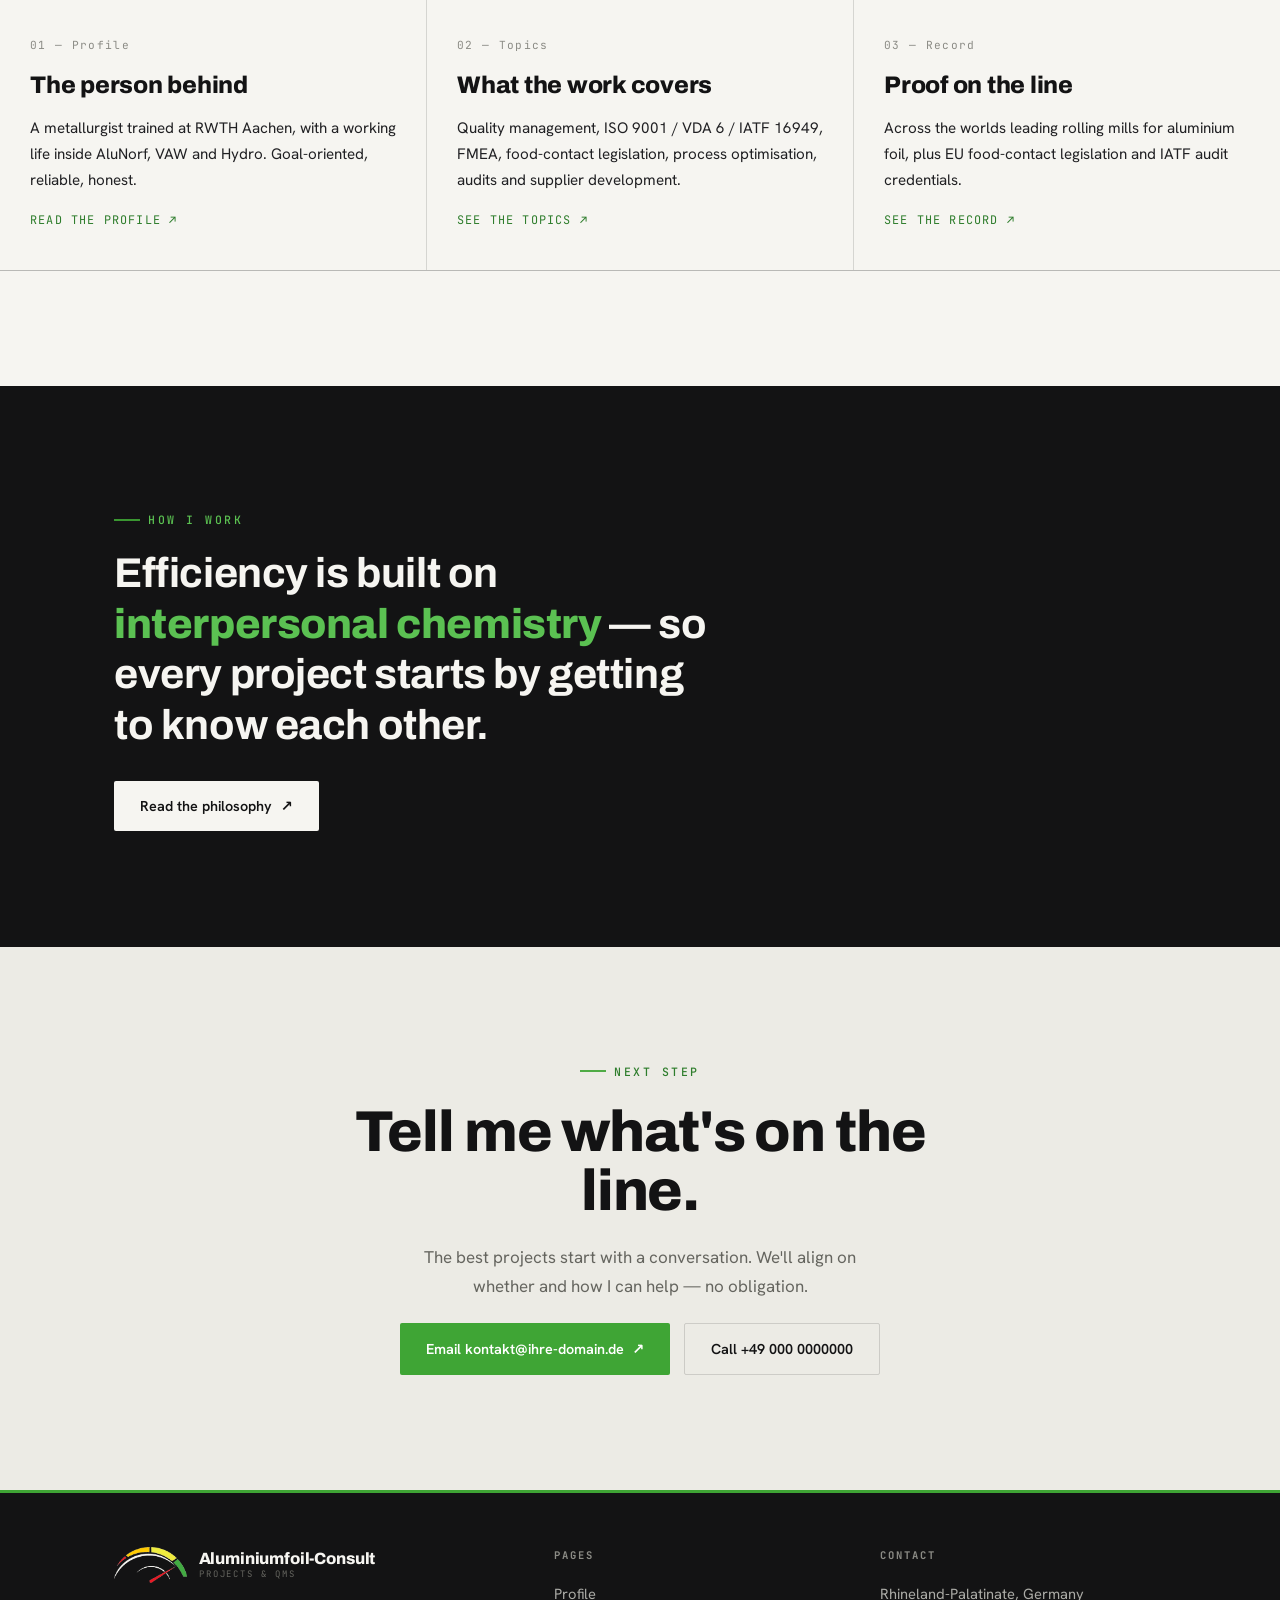
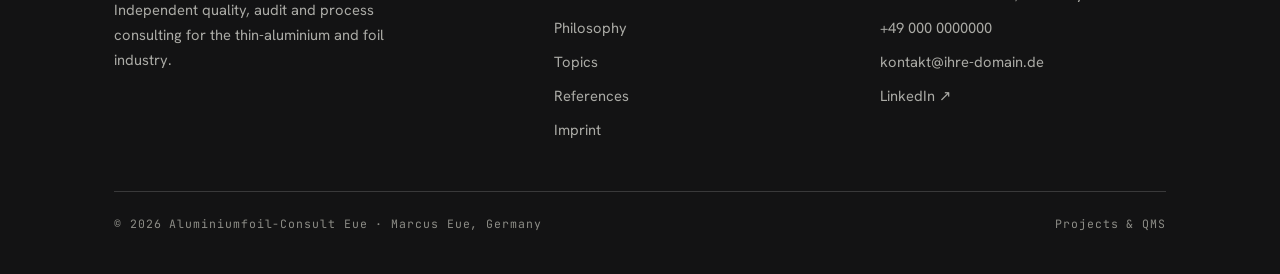
==== commit a8f6c0f9: "Kontakt" ====
--- a/index.html
+++ b/index.html
@@ -26,7 +26,7 @@
       <a href="philosophy.html">Philosophy</a>
       <a href="topics.html">Topics</a>
       <a href="references.html">References</a>
-      <a href="contact.html" class="nav-cta">Get in touch</a>
+      <a href="#contact" class="nav-cta">Get in touch</a>
     </nav>
   </div>
 </header>
@@ -39,7 +39,8 @@
         <h1 class="display">Move your processes <span class="thin">into the</span> <em>green.</em></h1>
         <p class="home-sub">Independent quality, audit and process consulting for for the rolled aluminium foil industry — managed by a metallurgist who spent thirty years on the line, not beside it.</p>
         <div class="home-cta-row">
-          <a href="contact.html" class="btn btn-light">Start a conversation <span class="arr">↗</span></a>
+          <a href="mailto:kontakt@ihre-domain.de" class="btn btn-light">Start a conversation <span class="arr">↗</span></a>
+          <a href="tel:+490000000000" class="btn btn-ghost on-dark">+49 000 0000000</a>
           <a href="references.html" class="btn btn-ghost on-dark">See the record</a>
         </div>
       </div>
@@ -124,7 +125,10 @@
     <span class="eyebrow reveal">Next step</span>
     <h2 class="display reveal" style="font-size:clamp(2rem,5vw,3.6rem);max-width:18ch">Tell me what's on the line.</h2>
     <p class="reveal" style="color:var(--steel);max-width:44ch">The best projects start with a conversation. We'll align on whether and how I can help — no obligation.</p>
-    <a href="contact.html" class="btn btn-primary reveal">Get in touch <span class="arr">↗</span></a>
+    <div class="reveal" style="display:flex;gap:14px;flex-wrap:wrap;justify-content:center">
+      <a href="mailto:kontakt@ihre-domain.de" class="btn btn-primary">Email kontakt@ihre-domain.de <span class="arr">↗</span></a>
+      <a href="tel:+490000000000" class="btn btn-ghost">Call +49 000 0000000</a>
+    </div>
   </div>
 </section>
 
@@ -144,12 +148,13 @@
         <a href="philosophy.html">Philosophy</a>
         <a href="topics.html">Topics</a>
         <a href="references.html">References</a>
-        <a href="contact.html">Contact</a>
         <a href="imprint.html">Imprint</a>
       </div>
-      <div class="foot-col">
+      <div class="foot-col" id="contact">
         <h4>Contact</h4>
         <p>Rhineland-Palatinate, Germany</p>
+        <a href="tel:+490000000000">+49 000 0000000</a>
+        <a href="mailto:kontakt@ihre-domain.de">kontakt@ihre-domain.de</a>
         <a href="https://www.linkedin.com/in/marcus-eue-5016b97" target="_blank" rel="noopener">LinkedIn ↗</a>
       </div>
     </div>
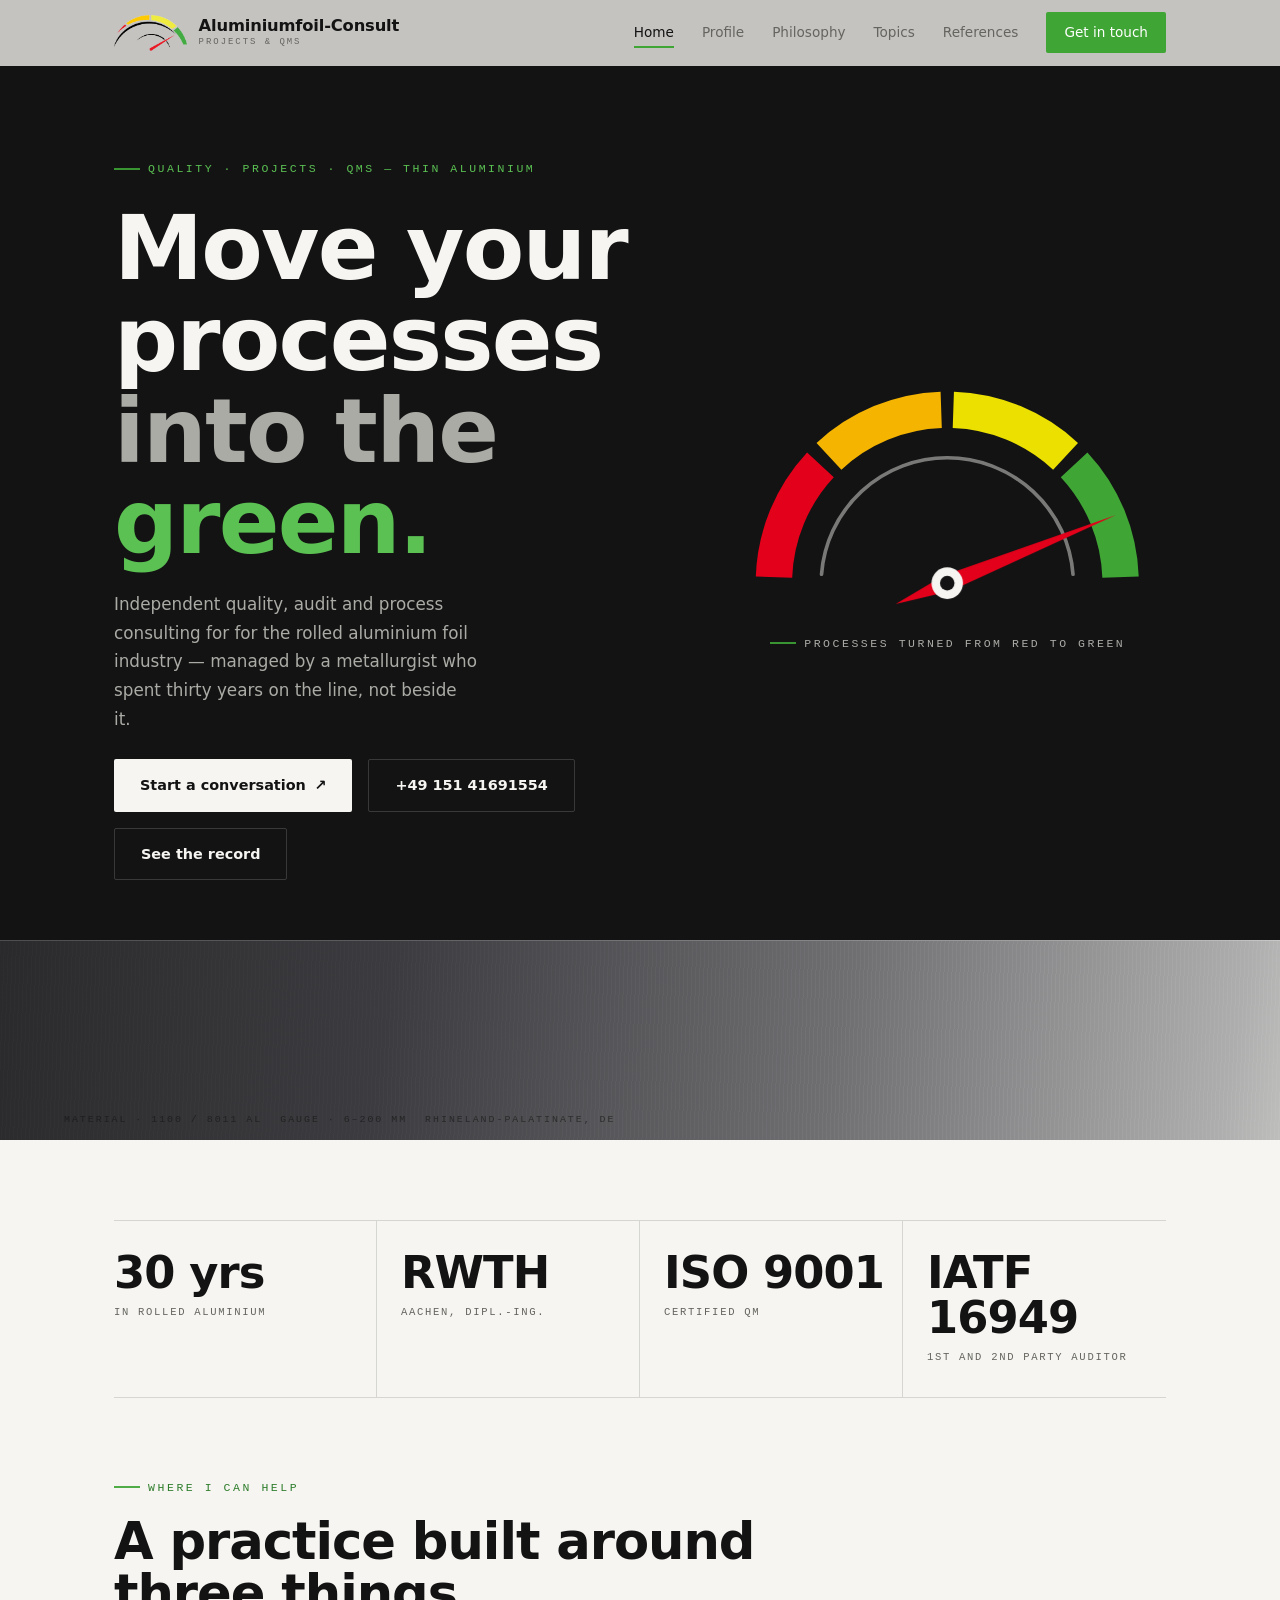
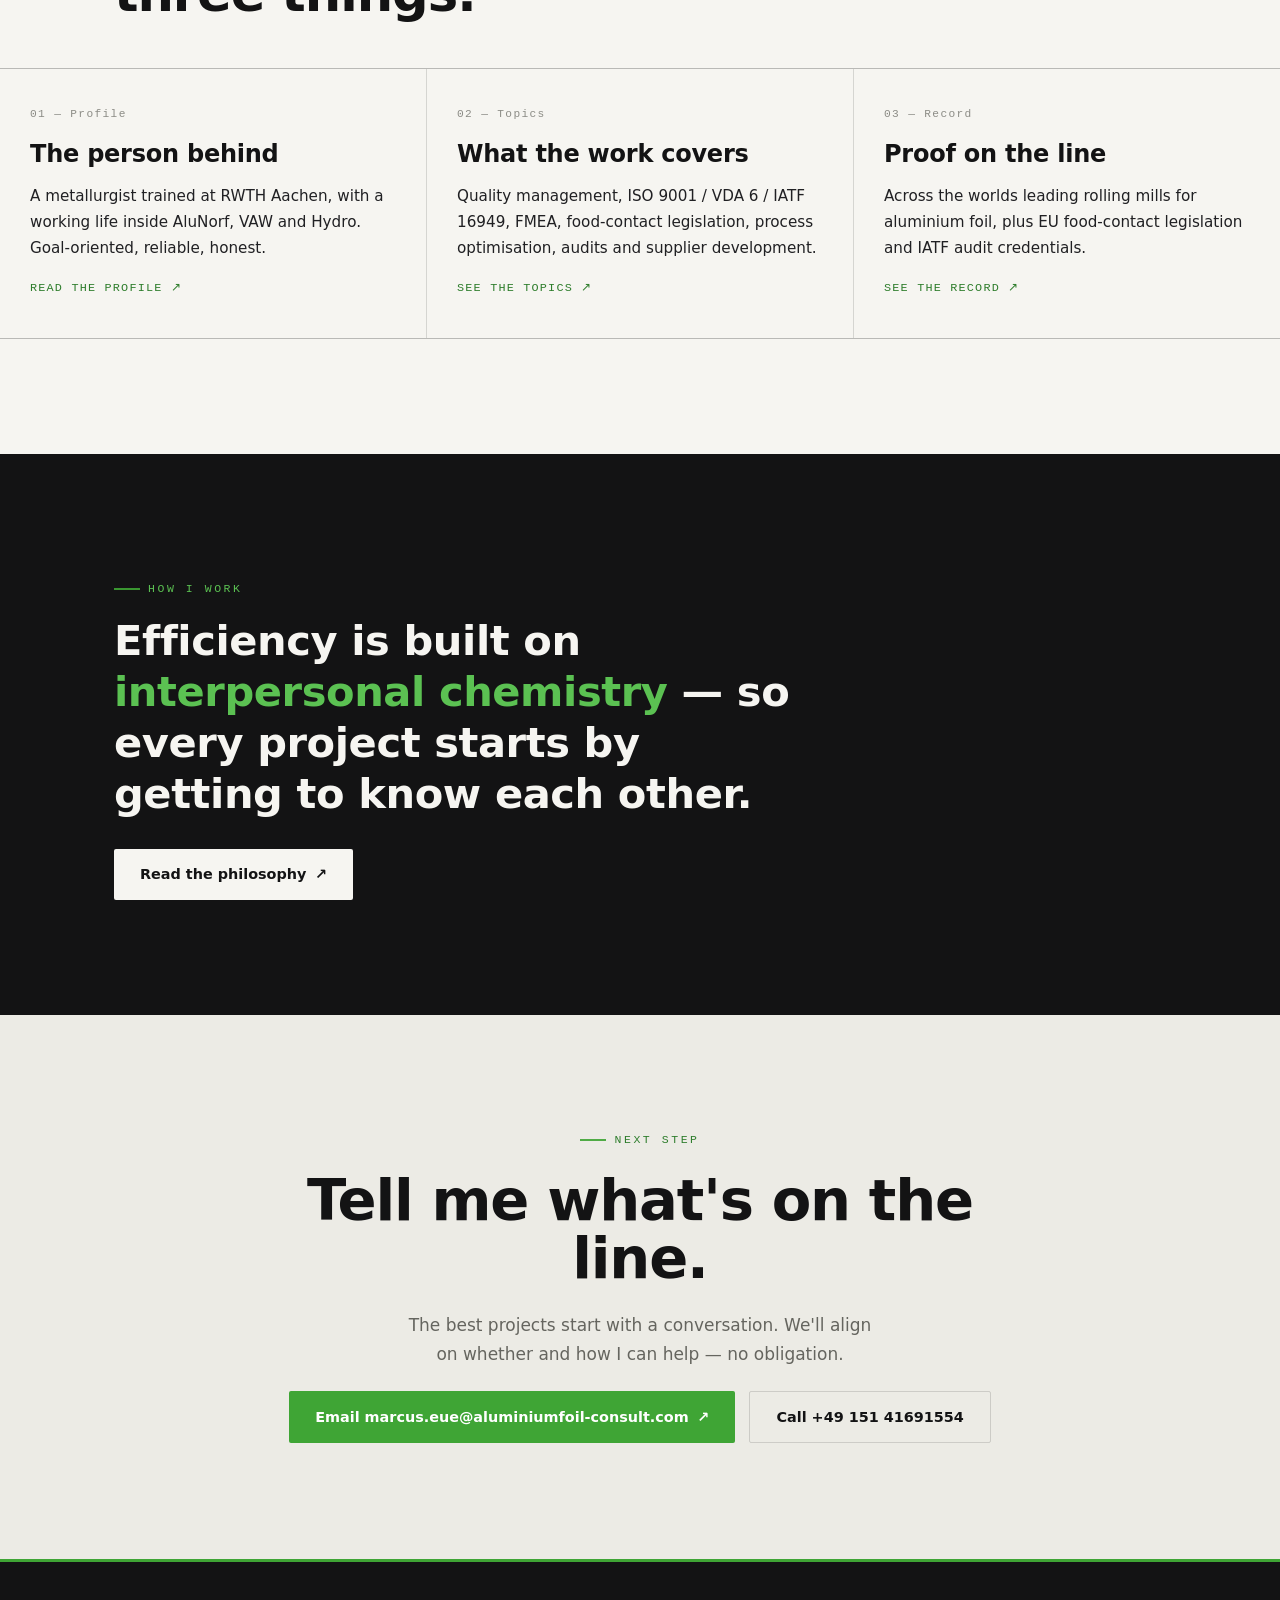
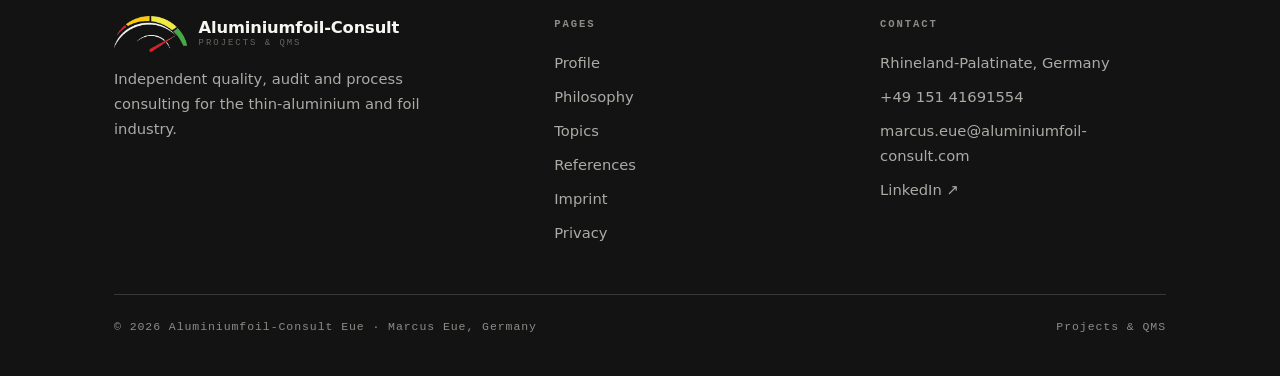
==== commit 33842c64: "Ersatz" ====
--- a/index.html
+++ b/index.html
@@ -6,9 +6,6 @@
 <title>Aluminiumfoil-Consult — Projects &amp; QMS · Marcus Eue</title>
 <meta name="description" content="Independent quality, audit and process consulting for the rolled aluminium foil industry. Marcus Eue, metallurgist, RWTH Aachen.">
 <link rel="icon" href="logo-mark.png">
-<link rel="preconnect" href="https://fonts.googleapis.com">
-<link rel="preconnect" href="https://fonts.gstatic.com" crossorigin>
-<link href="https://fonts.googleapis.com/css2?family=Archivo:wght@600;700;800&family=Hanken+Grotesk:wght@400;500;600;700&family=JetBrains+Mono:wght@400;500&display=swap" rel="stylesheet">
 <link rel="stylesheet" href="styles.css">
 </head>
 <body>
@@ -39,8 +36,8 @@
         <h1 class="display">Move your processes <span class="thin">into the</span> <em>green.</em></h1>
         <p class="home-sub">Independent quality, audit and process consulting for for the rolled aluminium foil industry — managed by a metallurgist who spent thirty years on the line, not beside it.</p>
         <div class="home-cta-row">
-          <a href="mailto:kontakt@ihre-domain.de" class="btn btn-light">Start a conversation <span class="arr">↗</span></a>
-          <a href="tel:+490000000000" class="btn btn-ghost on-dark">+49 000 0000000</a>
+          <a href="mailto:marcus.eue@aluminiumfoil-consult.com" class="btn btn-light">Start a conversation <span class="arr">↗</span></a>
+          <a href="tel:+4915141691554" class="btn btn-ghost on-dark">+49 151 41691554</a>
           <a href="references.html" class="btn btn-ghost on-dark">See the record</a>
         </div>
       </div>
@@ -126,8 +123,8 @@
     <h2 class="display reveal" style="font-size:clamp(2rem,5vw,3.6rem);max-width:18ch">Tell me what's on the line.</h2>
     <p class="reveal" style="color:var(--steel);max-width:44ch">The best projects start with a conversation. We'll align on whether and how I can help — no obligation.</p>
     <div class="reveal" style="display:flex;gap:14px;flex-wrap:wrap;justify-content:center">
-      <a href="mailto:kontakt@ihre-domain.de" class="btn btn-primary">Email kontakt@ihre-domain.de <span class="arr">↗</span></a>
-      <a href="tel:+490000000000" class="btn btn-ghost">Call +49 000 0000000</a>
+      <a href="mailto:marcus.eue@aluminiumfoil-consult.com" class="btn btn-primary">Email marcus.eue@aluminiumfoil-consult.com <span class="arr">↗</span></a>
+      <a href="tel:+4915141691554" class="btn btn-ghost">Call +49 151 41691554</a>
     </div>
   </div>
 </section>
@@ -149,12 +146,13 @@
         <a href="topics.html">Topics</a>
         <a href="references.html">References</a>
         <a href="imprint.html">Imprint</a>
+        <a href="imprint.html#privacy">Privacy</a>
       </div>
       <div class="foot-col" id="contact">
         <h4>Contact</h4>
         <p>Rhineland-Palatinate, Germany</p>
-        <a href="tel:+490000000000">+49 000 0000000</a>
-        <a href="mailto:kontakt@ihre-domain.de">kontakt@ihre-domain.de</a>
+        <a href="tel:+4915141691554">+49 151 41691554</a>
+        <a href="mailto:marcus.eue@aluminiumfoil-consult.com">marcus.eue@aluminiumfoil-consult.com</a>
         <a href="https://www.linkedin.com/in/marcus-eue-5016b97" target="_blank" rel="noopener">LinkedIn ↗</a>
       </div>
     </div>
--- a/styles.css
+++ b/styles.css
@@ -3,6 +3,17 @@
    Concept: "Pass the Gauge" — built around the logo's QM performance dial.
    Entire palette + type lives in :root. Re-skin = edit variables only.
    ===================================================================== */
+
+/* ---- self-hosted fonts (no request to Google) ---- */
+@font-face{font-family:"Archivo";font-style:normal;font-weight:600;font-display:swap;src:url("fonts/archivo-600.woff2") format("woff2")}
+@font-face{font-family:"Archivo";font-style:normal;font-weight:700;font-display:swap;src:url("fonts/archivo-700.woff2") format("woff2")}
+@font-face{font-family:"Archivo";font-style:normal;font-weight:800;font-display:swap;src:url("fonts/archivo-800.woff2") format("woff2")}
+@font-face{font-family:"Hanken Grotesk";font-style:normal;font-weight:400;font-display:swap;src:url("fonts/hanken-grotesk-400.woff2") format("woff2")}
+@font-face{font-family:"Hanken Grotesk";font-style:normal;font-weight:500;font-display:swap;src:url("fonts/hanken-grotesk-500.woff2") format("woff2")}
+@font-face{font-family:"Hanken Grotesk";font-style:normal;font-weight:600;font-display:swap;src:url("fonts/hanken-grotesk-600.woff2") format("woff2")}
+@font-face{font-family:"Hanken Grotesk";font-style:normal;font-weight:700;font-display:swap;src:url("fonts/hanken-grotesk-700.woff2") format("woff2")}
+@font-face{font-family:"JetBrains Mono";font-style:normal;font-weight:400;font-display:swap;src:url("fonts/jetbrains-mono-400.woff2") format("woff2")}
+@font-face{font-family:"JetBrains Mono";font-style:normal;font-weight:500;font-display:swap;src:url("fonts/jetbrains-mono-500.woff2") format("woff2")}
 
 :root{
   /* ---- core palette (from logo) ---- */
@@ -228,6 +239,10 @@
 .prose h3:first-child{margin-top:0}
 .prose p{color:var(--ink-soft);margin-bottom:1em}
 .prose a{color:var(--accent);text-decoration:underline}
+.prose h4{font-family:var(--display);font-weight:700;font-size:1.08rem;margin:24px 0 8px}
+.prose ul{margin:0 0 1em 1.3em;color:var(--ink-soft)}
+.prose li{margin-bottom:.25em}
+#privacy{scroll-margin-top:90px}
 
 /* ---------- footer ---------- */
 footer{background:var(--ink);color:var(--silver-2);padding:54px 0 40px;border-top:3px solid var(--green)}
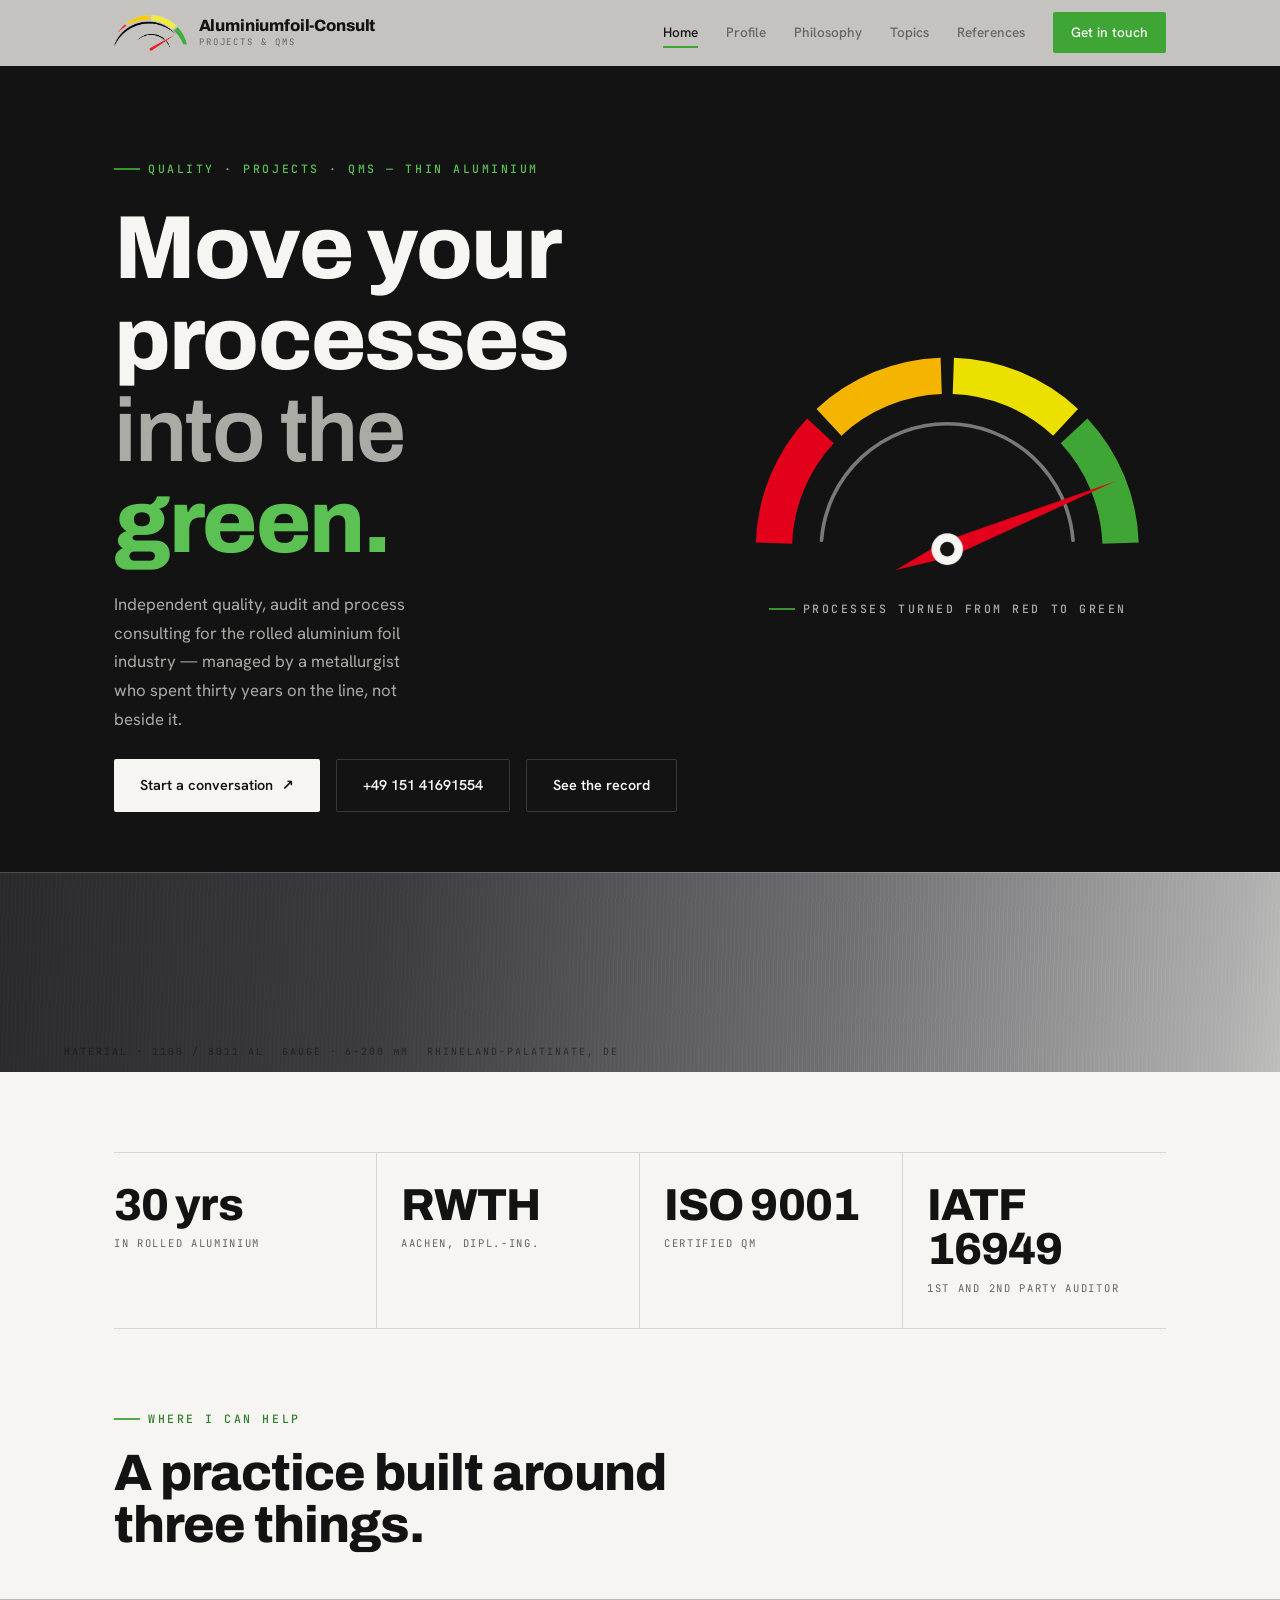
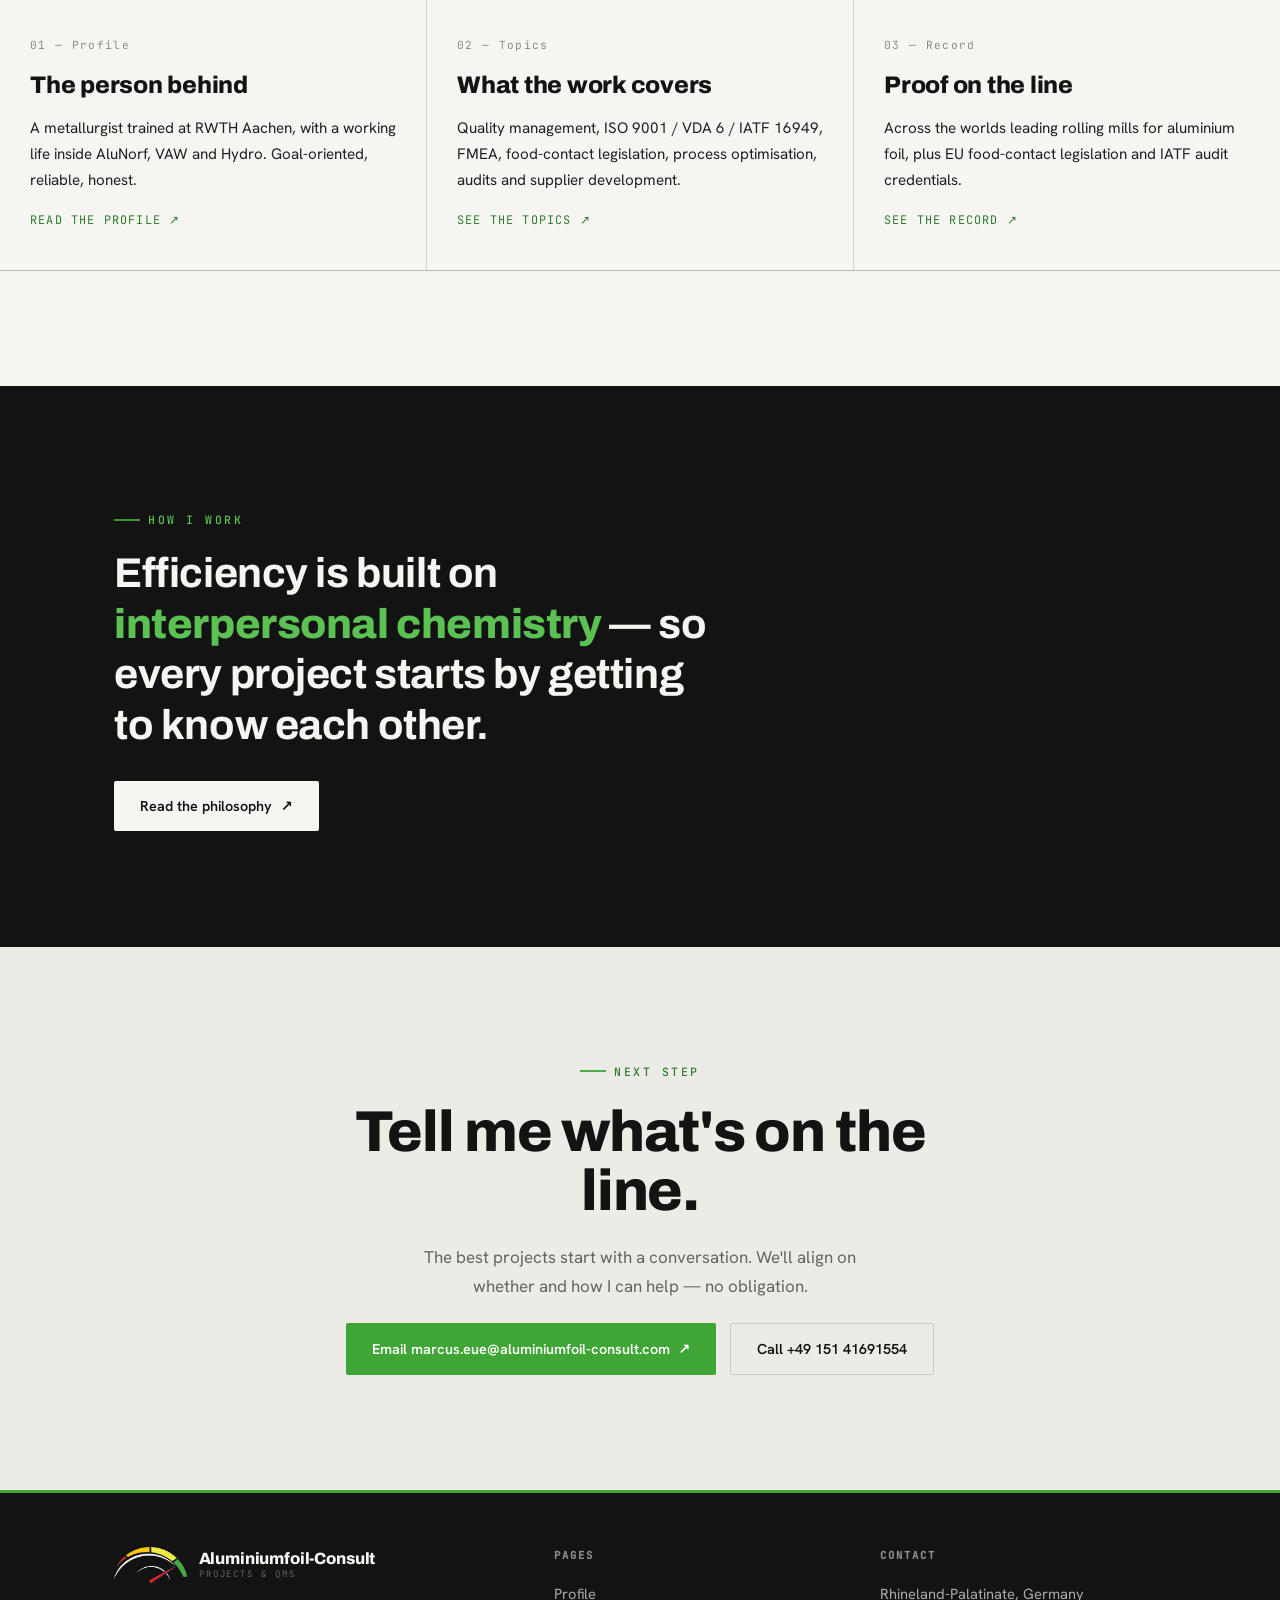
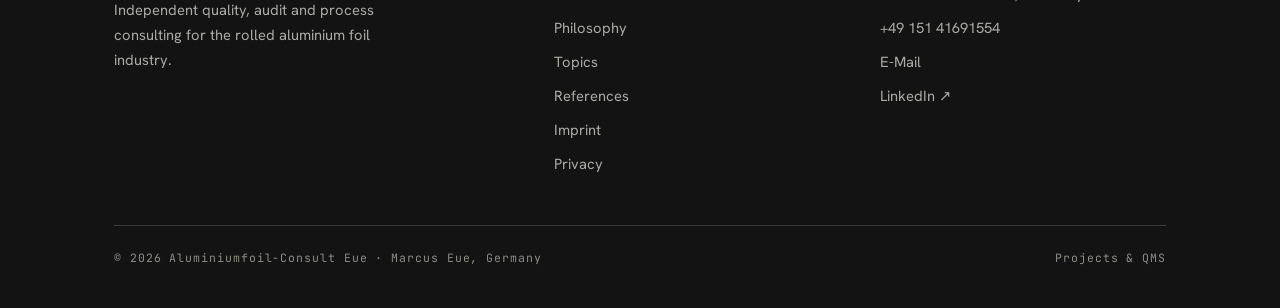
==== commit b7a68c91: "kl. Ä" ====
--- a/index.html
+++ b/index.html
@@ -34,7 +34,7 @@
       <div>
         <span class="eyebrow">Quality · Projects · QMS — thin aluminium</span>
         <h1 class="display">Move your processes <span class="thin">into the</span> <em>green.</em></h1>
-        <p class="home-sub">Independent quality, audit and process consulting for for the rolled aluminium foil industry — managed by a metallurgist who spent thirty years on the line, not beside it.</p>
+        <p class="home-sub">Independent quality, audit and process consulting for the rolled aluminium foil industry — managed by a metallurgist who spent thirty years on the line, not beside it.</p>
         <div class="home-cta-row">
           <a href="mailto:marcus.eue@aluminiumfoil-consult.com" class="btn btn-light">Start a conversation <span class="arr">↗</span></a>
           <a href="tel:+4915141691554" class="btn btn-ghost on-dark">+49 151 41691554</a>
@@ -137,7 +137,7 @@
           <img class="logo-img" src="logo-mark-light.png" alt="Aluminiumfoil-Consult logo">
           <span class="brand-text"><b>Aluminiumfoil-Consult</b><span>Projects &amp; QMS</span></span>
         </a>
-        <p class="foot-tag">Independent quality, audit and process consulting for the thin-aluminium and foil industry.</p>
+        <p class="foot-tag">Independent quality, audit and process consulting for the rolled aluminium foil industry.</p>
       </div>
       <div class="foot-col">
         <h4>Pages</h4>
@@ -152,7 +152,7 @@
         <h4>Contact</h4>
         <p>Rhineland-Palatinate, Germany</p>
         <a href="tel:+4915141691554">+49 151 41691554</a>
-        <a href="mailto:marcus.eue@aluminiumfoil-consult.com">marcus.eue@aluminiumfoil-consult.com</a>
+        <a href="mailto:marcus.eue@aluminiumfoil-consult.com">E-Mail</a>
         <a href="https://www.linkedin.com/in/marcus-eue-5016b97" target="_blank" rel="noopener">LinkedIn ↗</a>
       </div>
     </div>
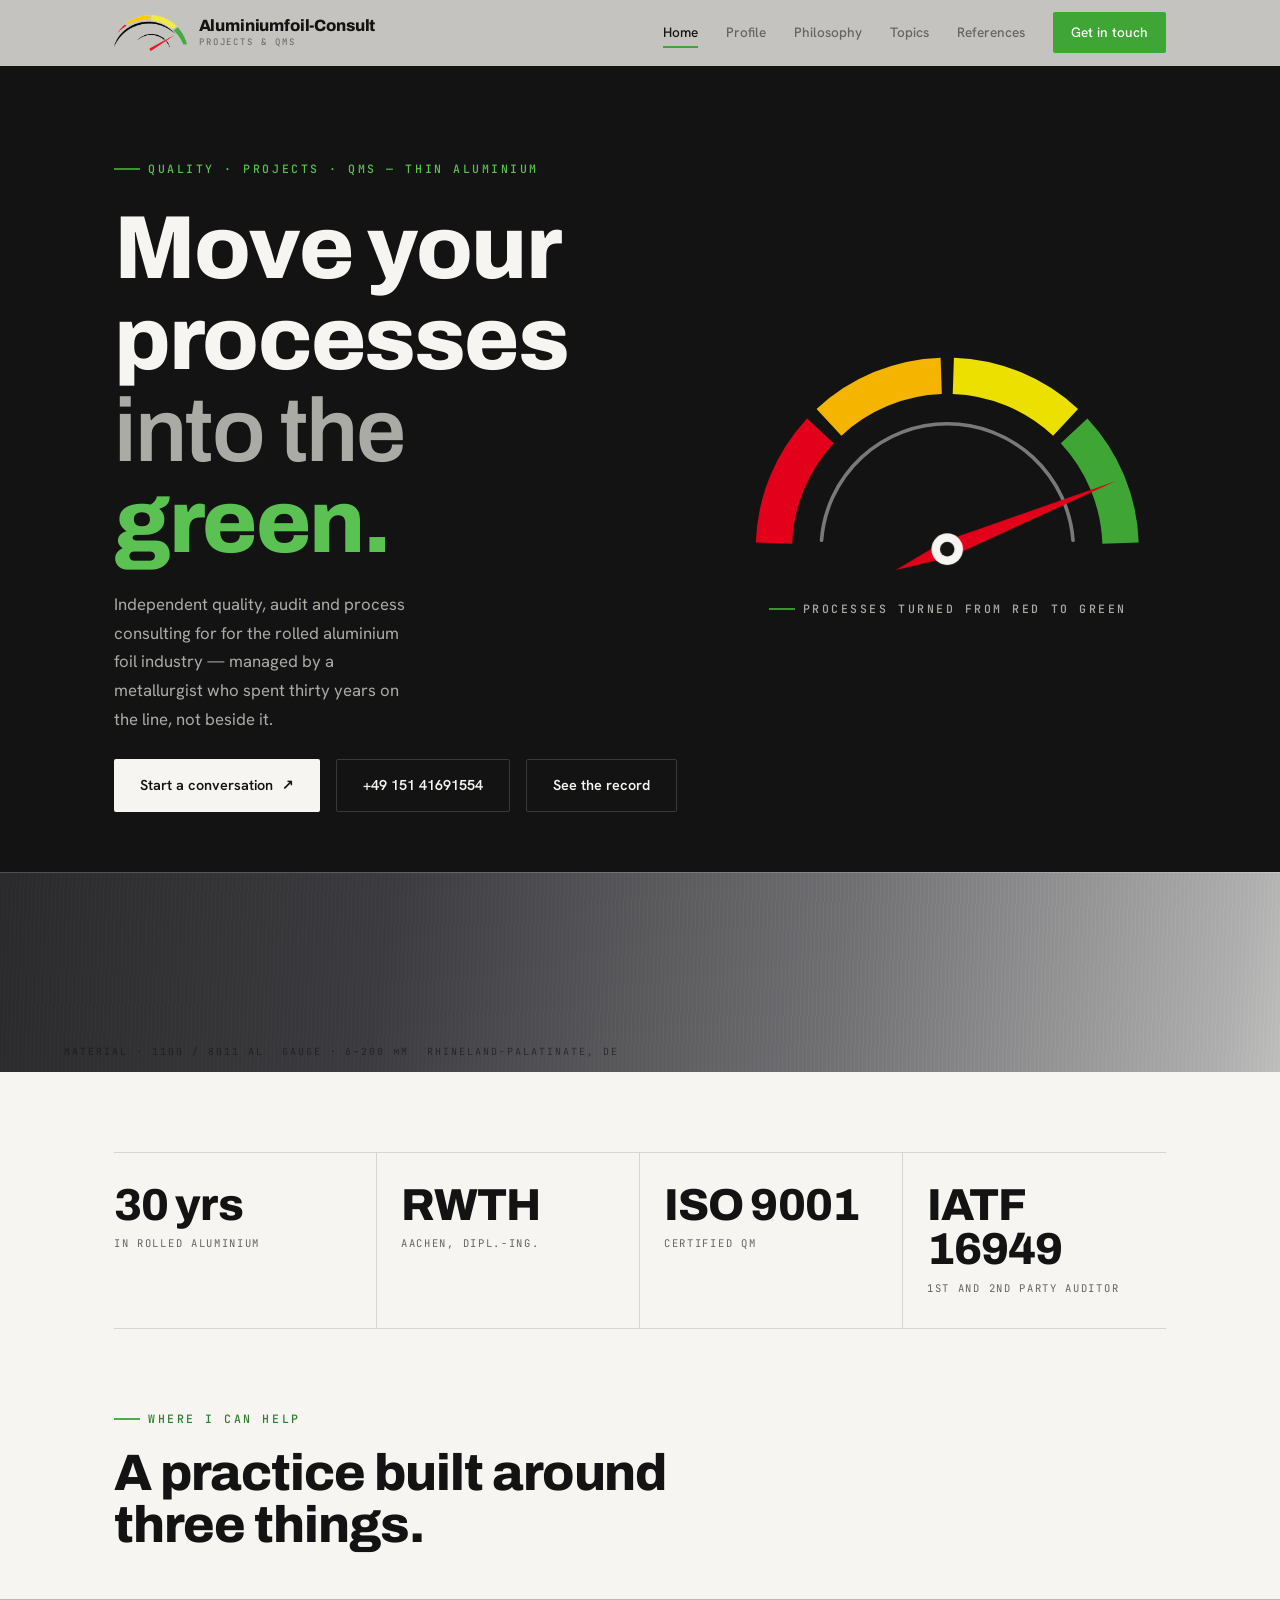
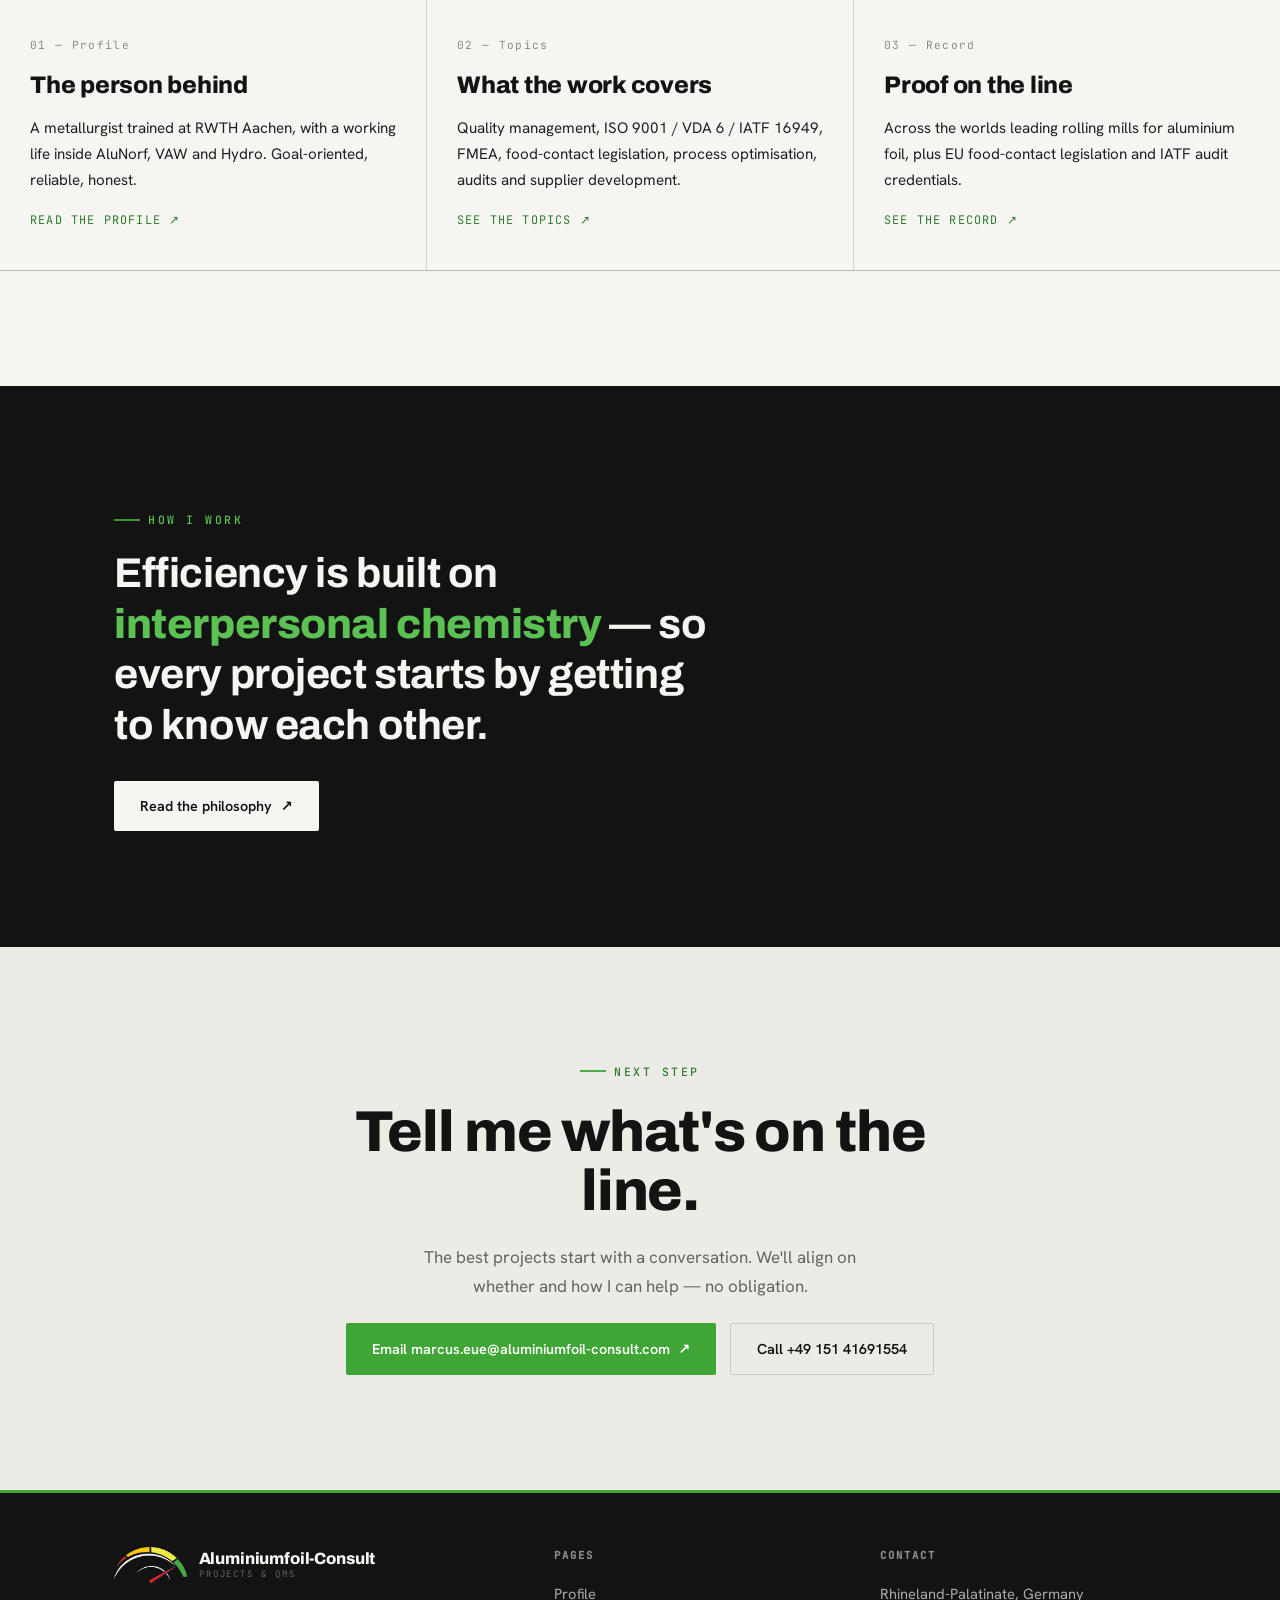
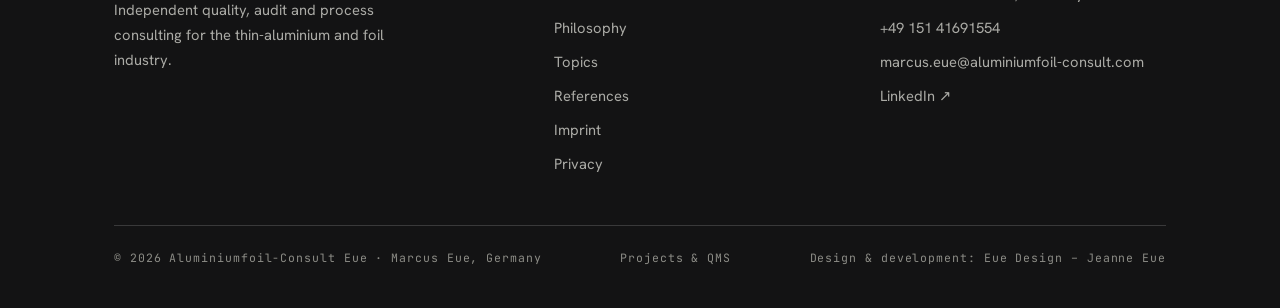
==== commit 7469226b: "eue design" ====
--- a/index.html
+++ b/index.html
@@ -34,7 +34,7 @@
       <div>
         <span class="eyebrow">Quality · Projects · QMS — thin aluminium</span>
         <h1 class="display">Move your processes <span class="thin">into the</span> <em>green.</em></h1>
-        <p class="home-sub">Independent quality, audit and process consulting for the rolled aluminium foil industry — managed by a metallurgist who spent thirty years on the line, not beside it.</p>
+        <p class="home-sub">Independent quality, audit and process consulting for for the rolled aluminium foil industry — managed by a metallurgist who spent thirty years on the line, not beside it.</p>
         <div class="home-cta-row">
           <a href="mailto:marcus.eue@aluminiumfoil-consult.com" class="btn btn-light">Start a conversation <span class="arr">↗</span></a>
           <a href="tel:+4915141691554" class="btn btn-ghost on-dark">+49 151 41691554</a>
@@ -137,7 +137,7 @@
           <img class="logo-img" src="logo-mark-light.png" alt="Aluminiumfoil-Consult logo">
           <span class="brand-text"><b>Aluminiumfoil-Consult</b><span>Projects &amp; QMS</span></span>
         </a>
-        <p class="foot-tag">Independent quality, audit and process consulting for the rolled aluminium foil industry.</p>
+        <p class="foot-tag">Independent quality, audit and process consulting for the thin-aluminium and foil industry.</p>
       </div>
       <div class="foot-col">
         <h4>Pages</h4>
@@ -152,13 +152,14 @@
         <h4>Contact</h4>
         <p>Rhineland-Palatinate, Germany</p>
         <a href="tel:+4915141691554">+49 151 41691554</a>
-        <a href="mailto:marcus.eue@aluminiumfoil-consult.com">E-Mail</a>
+        <a href="mailto:marcus.eue@aluminiumfoil-consult.com">marcus.eue@aluminiumfoil-consult.com</a>
         <a href="https://www.linkedin.com/in/marcus-eue-5016b97" target="_blank" rel="noopener">LinkedIn ↗</a>
       </div>
     </div>
     <div class="foot-bottom">
       <span class="foot-meta">© 2026 Aluminiumfoil-Consult Eue · Marcus Eue, Germany</span>
       <span class="foot-meta">Projects &amp; QMS</span>
+      <span class="foot-meta">Design &amp; development: Eue Design – Jeanne Eue</span>
     </div>
   </div>
 </footer>
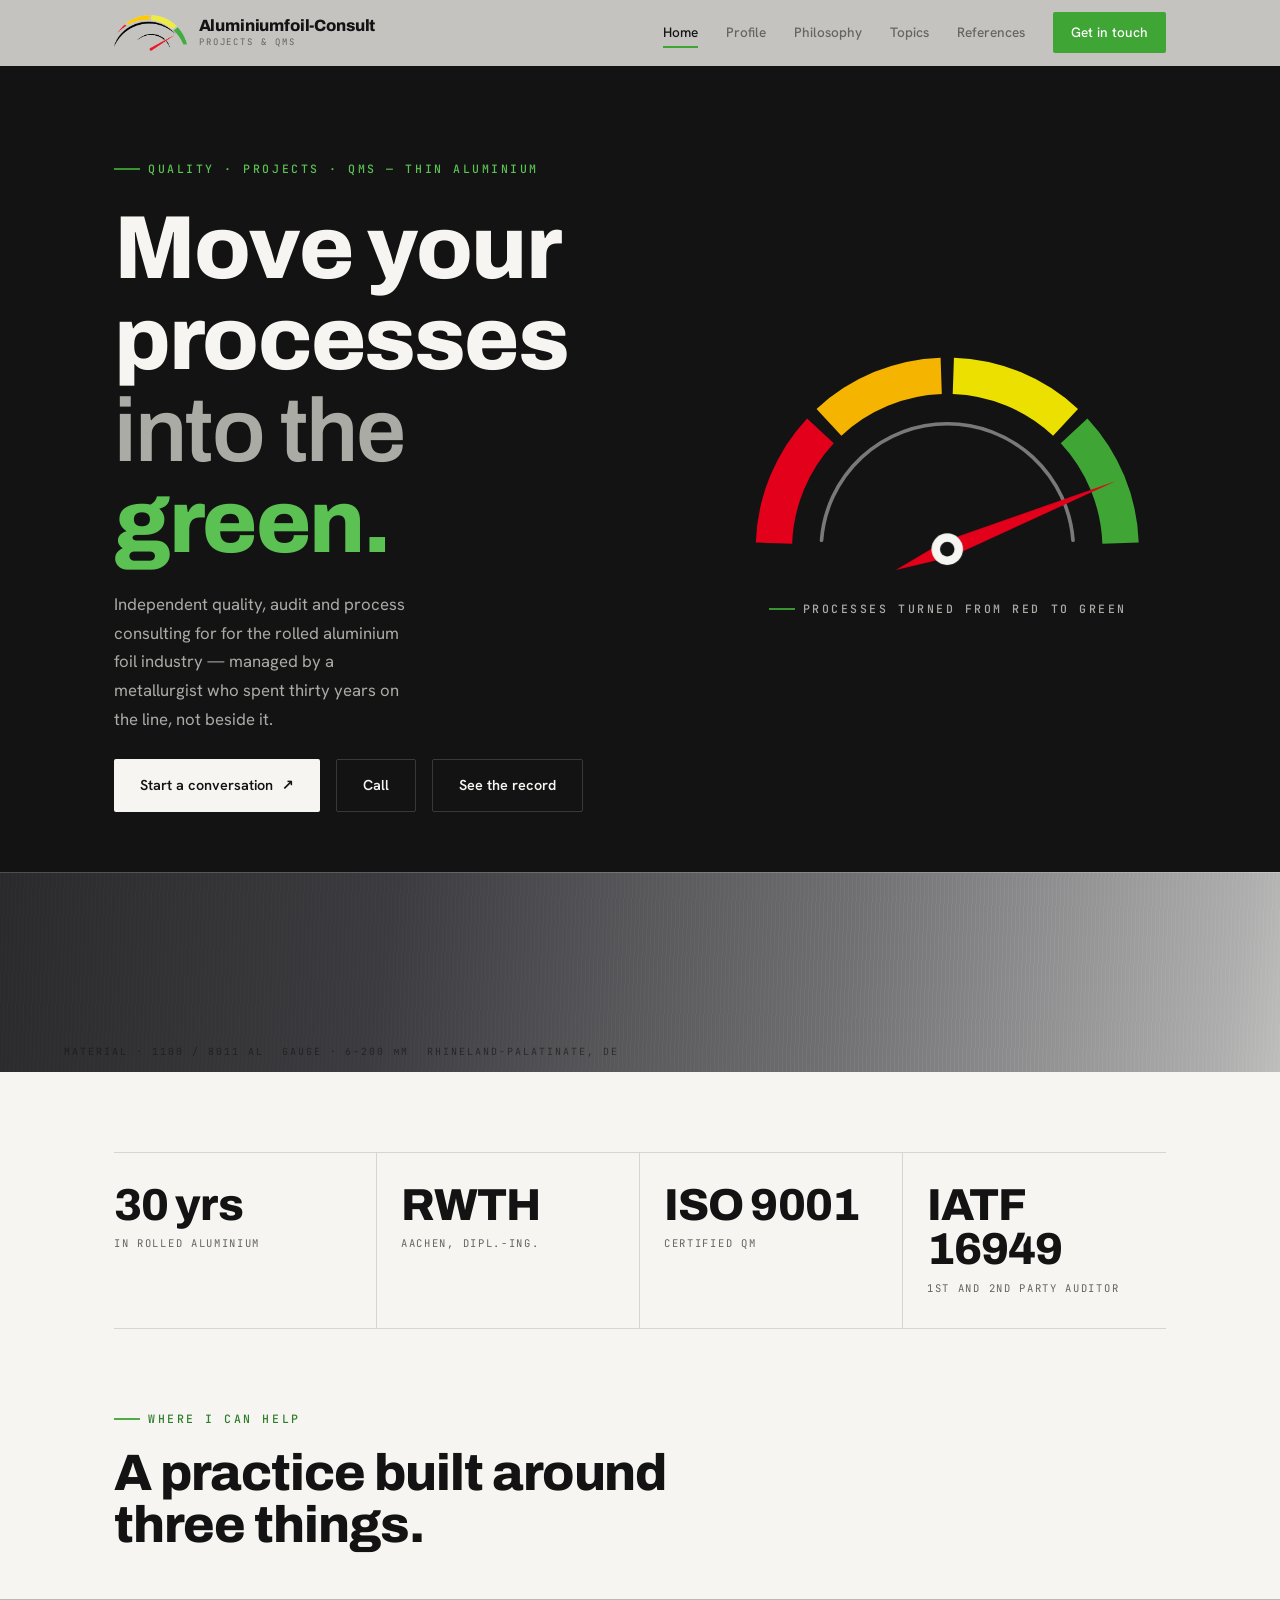
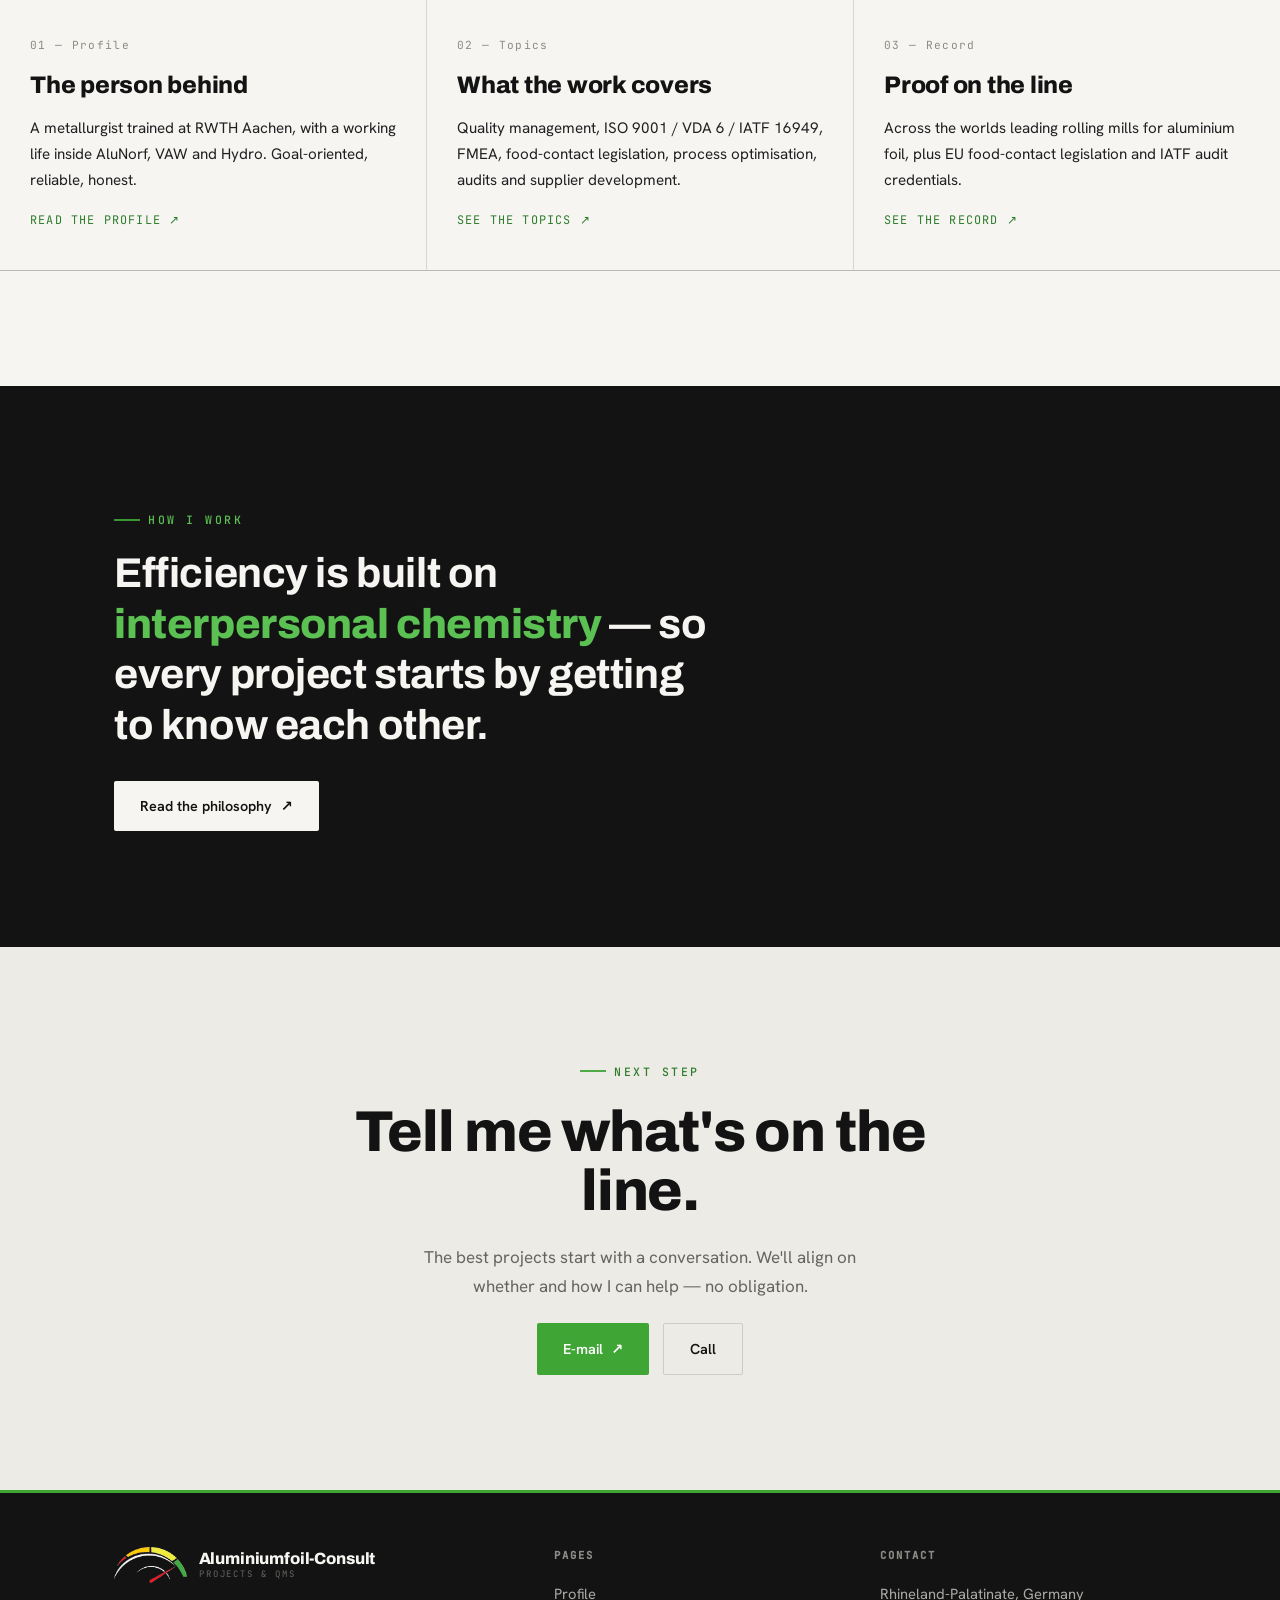
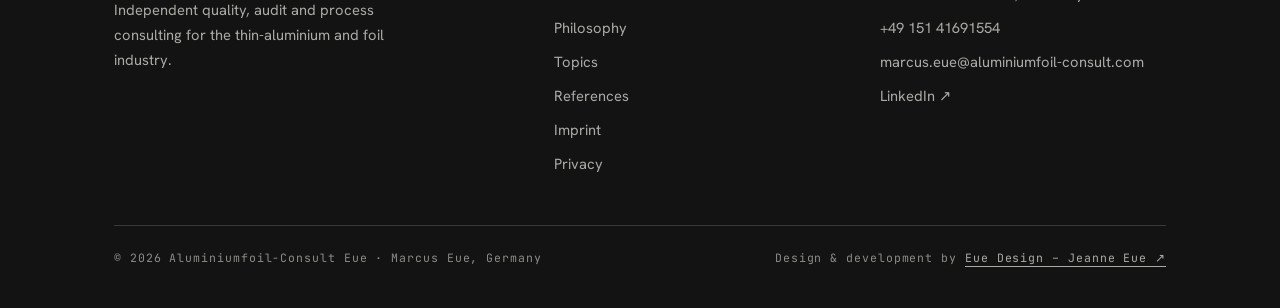
==== commit 3cfff1fe: "12.10. -" ====
--- a/index.html
+++ b/index.html
@@ -37,7 +37,7 @@
         <p class="home-sub">Independent quality, audit and process consulting for for the rolled aluminium foil industry — managed by a metallurgist who spent thirty years on the line, not beside it.</p>
         <div class="home-cta-row">
           <a href="mailto:marcus.eue@aluminiumfoil-consult.com" class="btn btn-light">Start a conversation <span class="arr">↗</span></a>
-          <a href="tel:+4915141691554" class="btn btn-ghost on-dark">+49 151 41691554</a>
+          <a href="tel:+4915141691554" class="btn btn-ghost on-dark">Call</a>
           <a href="references.html" class="btn btn-ghost on-dark">See the record</a>
         </div>
       </div>
@@ -123,8 +123,8 @@
     <h2 class="display reveal" style="font-size:clamp(2rem,5vw,3.6rem);max-width:18ch">Tell me what's on the line.</h2>
     <p class="reveal" style="color:var(--steel);max-width:44ch">The best projects start with a conversation. We'll align on whether and how I can help — no obligation.</p>
     <div class="reveal" style="display:flex;gap:14px;flex-wrap:wrap;justify-content:center">
-      <a href="mailto:marcus.eue@aluminiumfoil-consult.com" class="btn btn-primary">Email marcus.eue@aluminiumfoil-consult.com <span class="arr">↗</span></a>
-      <a href="tel:+4915141691554" class="btn btn-ghost">Call +49 151 41691554</a>
+      <a href="mailto:marcus.eue@aluminiumfoil-consult.com" class="btn btn-primary">E-mail <span class="arr">↗</span></a>
+      <a href="tel:+4915141691554" class="btn btn-ghost">Call</a>
     </div>
   </div>
 </section>
@@ -158,8 +158,7 @@
     </div>
     <div class="foot-bottom">
       <span class="foot-meta">© 2026 Aluminiumfoil-Consult Eue · Marcus Eue, Germany</span>
-      <span class="foot-meta">Projects &amp; QMS</span>
-      <span class="foot-meta">Design &amp; development: Eue Design – Jeanne Eue</span>
+      <span class="foot-meta foot-credit">Design &amp; development by <a href="https://eue-design.de/" target="_blank" rel="noopener">Eue Design – Jeanne Eue ↗</a></span>
     </div>
   </div>
 </footer>
--- a/styles.css
+++ b/styles.css
@@ -254,6 +254,8 @@
 .foot-tag{max-width:34ch;font-size:.92rem;color:var(--silver-2);margin-top:14px}
 .foot-bottom{display:flex;justify-content:space-between;align-items:center;gap:20px;flex-wrap:wrap;border-top:1px solid var(--line-light);padding-top:22px}
 .foot-meta{font-family:var(--mono);font-size:.72rem;letter-spacing:.08em;color:var(--steel-soft)}
+.foot-credit a{color:var(--silver-2);border-bottom:1px solid currentColor;padding-bottom:1px;transition:color .2s}
+.foot-credit a:hover{color:var(--accent-bright)}
 
 /* ---------- reveal (gated on JS so content stays visible without it) ---------- */
 .js .reveal{opacity:0;transform:translateY(22px);transition:opacity .7s ease,transform .7s ease}
